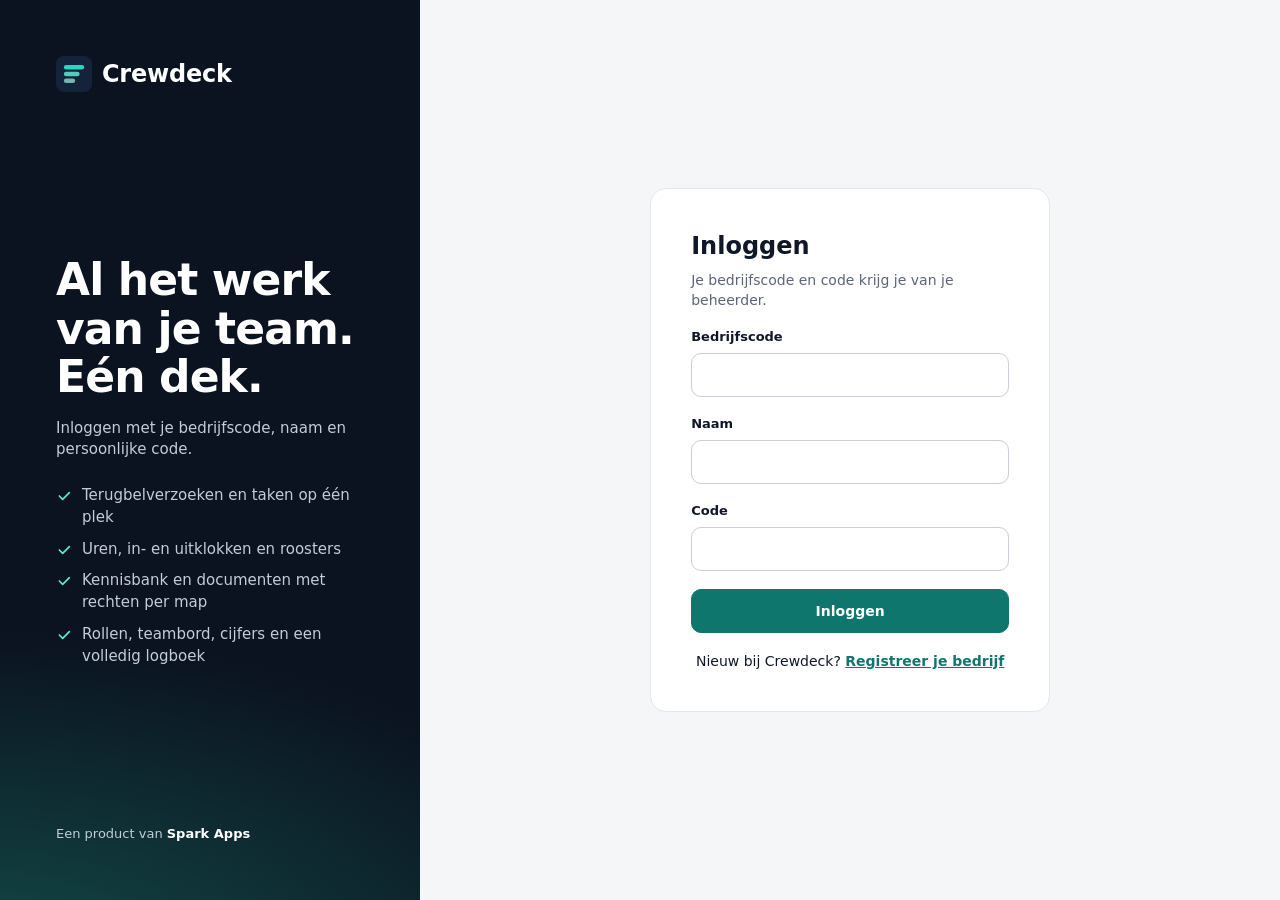
==== index.html @ c2f21b94 "Add files via upload" ====
<!doctype html>
<html lang="nl">
<head>
<meta charset="utf-8">
<meta name="viewport" content="width=device-width, initial-scale=1, viewport-fit=cover">
<meta name="theme-color" content="#0B1220">
<meta name="description" content="Crewdeck: terugbellen, taken, uren, kennisbank en documenten op één plek.">
<title>Crewdeck</title>
<link rel="icon" href="icon.svg" type="image/svg+xml">
<link rel="manifest" href="manifest.webmanifest">
<link rel="stylesheet" href="styles.css?v=2">
</head>
<body>
<div id="app" aria-live="polite"></div>
<div id="toast" role="status" aria-live="polite"></div>
<script src="config.js"></script>
<script src="vendor/supabase.js"></script>
<script src="app.js?v=2"></script>
</body>
</html>
---- styles.css ----
:root {
  --ink: #101828;
  --ink-2: #3D4659;
  --muted: #5B6478;
  --line: #E3E6EC;
  --line-2: #C9CEDA;
  --bg: #F5F6F8;
  --card: #FFFFFF;
  --navy: #0B1220;
  --navy-2: #1D2A3F;
  --nav-text: #C3CCDA;
  --accent: #0F766E;
  --accent-soft: #ECFDF8;
  --red: #B42318; --red-bg: #FEE4E2;
  --orange: #B54708; --orange-bg: #FEF0C7;
  --green: #067647; --green-bg: #DCFAE6;
  --blue: #1D4ED8; --blue-bg: #DBEAFE;
  --grey-bg: #EEF0F4;
}
* { box-sizing: border-box; }
html, body { margin: 0; }
body {
  font-family: Inter, "Segoe UI Variable", "Segoe UI", system-ui, -apple-system, Roboto, sans-serif;
  color: var(--ink); background: var(--bg); font-size: 15px; line-height: 1.45;
}
button, input, select, textarea { font: inherit; color: inherit; }
button { cursor: pointer; }
a { color: var(--accent); }
.sr-only { position: absolute; width: 1px; height: 1px; overflow: hidden; clip: rect(0 0 0 0); white-space: nowrap; }
:focus-visible { outline: 3px solid #14B8A6; outline-offset: 2px; }

/* ---------- inlog ---------- */
.login { min-height: 100vh; display: flex; flex-wrap: wrap; }
.login-brand {
  flex: 1 1 420px; background: var(--navy); color: #fff; padding: 56px;
  display: flex; flex-direction: column; justify-content: space-between; gap: 48px;
}
.brand-name { font-size: 22px; font-weight: 700; }
.brand-name span { font-weight: 400; color: var(--nav-text); }
.brand-sub { font-size: 13px; color: var(--nav-text); margin-top: 4px; }
.login-brand h1 { margin: 0 0 16px; font-size: 44px; line-height: 1.1; letter-spacing: -0.02em; max-width: 460px; }
.login-brand p { margin: 0; color: var(--nav-text); max-width: 460px; }
.spark { display: flex; align-items: center; gap: 10px; font-size: 13px; color: var(--nav-text); }
.spark strong { color: #fff; }
.login-main { flex: 999 1 520px; display: flex; align-items: center; justify-content: center; padding: 48px 24px; }
.login-card { width: 100%; max-width: 400px; background: var(--card); border: 1px solid var(--line); border-radius: 16px; padding: 40px; display: flex; flex-direction: column; gap: 18px; }
.login-card h2 { margin: 0; font-size: 24px; }
.hint-box { display: flex; align-items: center; gap: 8px; padding: 12px 14px; background: var(--bg); border-radius: 10px; font-size: 13px; color: var(--ink-2); }
@media (max-width: 700px) { .login-brand { padding: 32px 24px; } .login-brand h1 { font-size: 32px; } .login-card { padding: 28px; } }

/* ---------- layout ---------- */
.shell { min-height: 100vh; display: flex; flex-wrap: wrap; }
.nav { flex: 1 1 232px; max-width: 100%; background: var(--navy); color: #fff; padding: 28px 16px; display: flex; flex-direction: column; gap: 24px; }
.nav-brand { padding: 0 12px; }
.nav-brand .brand-name { font-size: 17px; }
.nav-brand .brand-sub { font-size: 12px; margin-top: 2px; }
.nav-links { display: flex; flex-direction: column; gap: 4px; }
.nav-links a { display: flex; align-items: center; justify-content: space-between; min-height: 44px; padding: 0 12px; border-radius: 8px; color: var(--nav-text); text-decoration: none; font-size: 14px; }
.nav-links a:hover { background: #162236; color: #fff; }
.nav-links a.active { background: var(--navy-2); color: #fff; font-weight: 600; }
.nav-count { font-size: 12px; color: #fff; padding: 2px 8px; border-radius: 99px; }
.nav-links a.active .nav-count { background: var(--accent); }
.nav-user { margin-top: auto; padding: 0 12px; display: flex; flex-direction: column; gap: 12px; }
.nav-user-row { display: flex; align-items: center; gap: 10px; }
.nav-user-row small { display: block; font-size: 12px; color: var(--nav-text); }
.avatar { width: 34px; height: 34px; border-radius: 99px; background: #3B4563; color: #fff; display: inline-flex; align-items: center; justify-content: center; font-size: 12px; font-weight: 600; flex: none; }
.avatar.sm { width: 28px; height: 28px; font-size: 11px; border: 2px solid #fff; margin-right: -6px; }
.link-btn { background: none; border: 0; color: var(--nav-text); text-align: left; padding: 8px 0; font-size: 13px; text-decoration: underline; }
.main { flex: 999 1 560px; min-width: 0; padding: 32px; display: flex; flex-direction: column; gap: 22px; }
@media (max-width: 700px) { .main { padding: 20px 16px; } .nav { padding: 16px; } .nav-links { flex-direction: row; flex-wrap: wrap; } .nav-user { margin-top: 0; } }

.page-head { display: flex; flex-wrap: wrap; align-items: center; justify-content: space-between; gap: 16px; }
.page-head h1 { margin: 0; font-size: 28px; letter-spacing: -0.01em; }
.page-head p { margin: 4px 0 0; color: var(--muted); font-size: 14px; }
.actions { display: flex; flex-wrap: wrap; gap: 10px; }

/* ---------- knoppen ---------- */
.btn { display: inline-flex; align-items: center; justify-content: center; gap: 8px; min-height: 44px; padding: 0 18px; border-radius: 10px; border: 1px solid var(--line-2); background: #fff; color: var(--ink); font-size: 14px; font-weight: 600; text-decoration: none; }
.btn:hover { background: #F9FAFB; }
.btn.primary { background: var(--accent); border-color: var(--accent); color: #fff; }
.btn.primary:hover { background: #115E59; border-color: #115E59; }
.btn.dark { background: var(--ink); border-color: var(--ink); color: #fff; }
.btn.green { background: var(--green); border-color: var(--green); color: #fff; }
.btn.ghost { border-color: transparent; background: var(--bg); }
.btn.small { min-height: 38px; padding: 0 12px; font-size: 13px; }
.btn.on { border: 2px solid var(--accent); background: var(--accent-soft); }
.btn:disabled { opacity: .55; cursor: not-allowed; }
.icon-btn { width: 44px; height: 44px; border: 0; border-radius: 10px; background: var(--bg); display: inline-flex; align-items: center; justify-content: center; flex: none; }

.seg { display: inline-flex; align-self: flex-start; padding: 4px; gap: 4px; background: #E8EAEF; border-radius: 12px; flex-wrap: wrap; }
.seg button { min-height: 40px; padding: 0 16px; border-radius: 9px; border: 0; background: transparent; color: var(--ink-2); font-size: 14px; }
.seg button.on { background: #fff; color: var(--ink); font-weight: 600; box-shadow: 0 1px 2px rgba(18,24,43,.12); }
.seg .cnt { font-size: 12px; color: var(--muted); margin-left: 4px; }

.chips { display: flex; flex-wrap: wrap; gap: 8px; align-items: center; }
.chip { min-height: 40px; padding: 0 14px; border-radius: 99px; border: 1px solid var(--line-2); background: #fff; font-size: 13px; }
.chip.on { background: var(--ink); border-color: var(--ink); color: #fff; font-weight: 600; }
.person-chip { display: inline-flex; align-items: center; gap: 8px; min-height: 44px; padding: 0 14px 0 8px; border-radius: 99px; border: 1px solid var(--line-2); background: #fff; font-size: 14px; }
.person-chip.on { border: 2px solid var(--accent); background: var(--accent-soft); font-weight: 600; }
.person-chip .avatar { width: 26px; height: 26px; font-size: 10px; }

/* ---------- kaarten ---------- */
.card { background: var(--card); border: 1px solid var(--line); border-radius: 16px; padding: 24px; }
.stats { display: grid; grid-template-columns: repeat(4, minmax(0, 1fr)); gap: 12px; }
.stat { background: #fff; border: 1px solid var(--line); border-radius: 12px; padding: 14px 16px; }
.stat span { display: block; font-size: 12px; color: var(--muted); }
.stat strong { font-size: 26px; }
@media (max-width: 700px) { .stats { grid-template-columns: repeat(2, minmax(0, 1fr)); } }

.split { display: flex; flex-wrap: wrap; gap: 24px; align-items: flex-start; }
.split > .list { flex: 1 1 400px; min-width: 0; display: flex; flex-direction: column; gap: 10px; }
.split > .detail { flex: 1 1 360px; min-width: 0; position: sticky; top: 16px; }
@media (max-width: 900px) { .split > .detail { position: static; } }

.item { width: 100%; text-align: left; background: #fff; border: 1px solid var(--line); border-radius: 12px; padding: 16px; display: flex; flex-direction: column; gap: 6px; }
.item:hover { border-color: var(--line-2); }
.item.sel { border: 2px solid var(--accent); padding: 15px; }
.item-top { display: flex; justify-content: space-between; gap: 12px; align-items: center; flex-wrap: wrap; }
.item-title { font-size: 16px; font-weight: 600; }
.item-sub { font-size: 13px; color: var(--ink-2); }
.item-meta { font-size: 12px; color: var(--muted); }

.badge { font-size: 12px; font-weight: 600; padding: 3px 8px; border-radius: 6px; white-space: nowrap; background: var(--grey-bg); color: var(--ink-2); }
.badge.red { background: var(--red-bg); color: var(--red); }
.badge.orange { background: var(--orange-bg); color: var(--orange); }
.badge.green { background: var(--green-bg); color: var(--green); }
.badge.blue { background: var(--blue-bg); color: var(--blue); }
.badge.dark { background: var(--ink); color: #fff; }

.empty { padding: 28px; text-align: center; color: var(--muted); background: #fff; border: 1px dashed var(--line-2); border-radius: 12px; font-size: 14px; }

.dl { display: grid; grid-template-columns: repeat(2, minmax(0, 1fr)); gap: 14px 16px; margin: 0; }
.dl dt { font-size: 12px; color: var(--muted); }
.dl dd { margin: 2px 0 0; font-weight: 600; word-break: break-word; }
.dl .full { grid-column: 1 / -1; }
.dl .full dd { font-weight: 400; white-space: pre-wrap; }
.attempts { display: flex; flex-direction: column; gap: 6px; font-size: 13px; color: var(--ink-2); }
.attempts div { display: flex; gap: 10px; }
.attempts time { color: var(--muted); flex: none; min-width: 92px; }
.detail-section { display: flex; flex-direction: column; gap: 8px; padding-top: 16px; border-top: 1px solid var(--line); }
.row { display: flex; gap: 8px; flex-wrap: wrap; }
.row > select, .row > input { flex: 1 1 160px; min-width: 0; }
.grid2 { display: grid; grid-template-columns: repeat(2, minmax(0, 1fr)); gap: 10px; }

/* ---------- formulieren ---------- */
.form { width: 100%; max-width: 760px; display: flex; flex-direction: column; gap: 22px; }
.field { display: flex; flex-direction: column; gap: 6px; }
.field label, .legend { font-size: 13px; font-weight: 600; }
.legend small { font-weight: 400; color: var(--muted); }
.input, select.input, textarea.input { min-height: 44px; border: 1px solid var(--line-2); border-radius: 10px; padding: 0 12px; background: #fff; font-size: 14px; width: 100%; }
textarea.input { padding: 12px; resize: vertical; min-height: 84px; }
.input.bad { border: 2px solid var(--red); background: #FFFBFA; }
.err-text { font-size: 12px; color: var(--red); }
.fields2 { display: grid; grid-template-columns: repeat(2, minmax(0, 1fr)); gap: 16px; }
.fields3 { display: grid; grid-template-columns: repeat(3, minmax(0, 1fr)); gap: 16px; }
.span2 { grid-column: 1 / -1; }
@media (max-width: 640px) { .fields2, .fields3, .grid2, .dl { grid-template-columns: minmax(0, 1fr); } }
.box { padding: 16px; border: 1px solid var(--line); border-radius: 12px; background: #F9FAFB; display: flex; flex-direction: column; gap: 12px; }
.box.bad { border: 2px solid var(--red); }
.mode-choice { display: grid; grid-template-columns: repeat(2, minmax(0, 1fr)); gap: 8px; }
.mode-choice button { display: flex; flex-direction: column; align-items: flex-start; gap: 4px; text-align: left; padding: 12px 14px; border-radius: 10px; border: 1px solid var(--line-2); background: #fff; }
.mode-choice button.on { border: 2px solid var(--accent); background: var(--accent-soft); }
.mode-choice small { color: var(--muted); font-size: 12px; }
.form-foot { display: flex; flex-wrap: wrap; justify-content: flex-end; gap: 10px; }

.alert { display: flex; gap: 12px; align-items: flex-start; padding: 14px 16px; border-radius: 12px; font-size: 14px; }
.alert.error { background: #FEF3F2; border: 1px solid #FDA29B; color: #912018; }
.alert.ok { background: #ECFDF3; border: 1px solid #75E0A7; color: #085D3A; align-items: center; }
.alert.info { background: var(--accent-soft); border: 1px solid #5EEAD4; color: #134E4A; }
.alert strong { display: block; }
.code-big { font-size: 28px; font-weight: 700; letter-spacing: .2em; font-variant-numeric: tabular-nums; }

/* ---------- taken ---------- */
.task { background: #fff; border: 1px solid var(--line); border-radius: 12px; padding: 14px 16px; display: flex; gap: 14px; align-items: flex-start; }
.task input[type=checkbox] { width: 22px; height: 22px; margin: 2px 0 0; flex: none; accent-color: var(--green); }
.task-body { flex: 1; min-width: 0; display: flex; flex-direction: column; gap: 6px; }
.task.done { align-items: center; flex-wrap: wrap; }
.task.done .item-title { color: var(--muted); text-decoration: line-through; font-weight: 500; font-size: 15px; }
.task.archived { background: #F9FAFB; border-style: dashed; align-items: center; flex-wrap: wrap; }
.people { display: flex; align-items: center; }
.section-title { display: flex; justify-content: space-between; align-items: center; flex-wrap: wrap; gap: 8px; }
.section-title h2 { margin: 0; font-size: 15px; color: var(--ink-2); }
.stack { display: flex; flex-direction: column; gap: 10px; max-width: 920px; }
.search { display: flex; align-items: center; gap: 10px; min-height: 48px; border: 2px solid var(--accent); border-radius: 12px; padding: 0 14px; background: #fff; }
.search input { flex: 1; min-width: 0; border: 0; outline: none; font-size: 15px; background: transparent; min-height: 44px; }
.result { display: flex; flex-wrap: wrap; gap: 12px; align-items: center; justify-content: space-between; padding: 12px 14px; border-radius: 12px; background: #F9FAFB; border: 1px solid var(--line); }

/* ---------- tabel ---------- */
.table-wrap { overflow-x: auto; background: #fff; border: 1px solid var(--line); border-radius: 16px; }
table { width: 100%; border-collapse: collapse; min-width: 460px; font-size: 14px; }
th { text-align: left; font-size: 12px; color: var(--muted); font-weight: 600; padding: 14px 20px; border-bottom: 1px solid var(--line); }
td { padding: 0; border-bottom: 1px solid var(--line); }
tr:last-child td { border-bottom: 0; }
td button.rowbtn { width: 100%; min-height: 52px; padding: 14px 20px; border: 0; background: transparent; text-align: left; font-size: 14px; }
tr.sel td { background: var(--accent-soft); }
tr.admin td { background: #F0FDFA; }
.check { display: flex; align-items: center; gap: 10px; min-height: 40px; font-size: 14px; }
.check input { width: 18px; height: 18px; accent-color: var(--ink); }
.muted { color: var(--muted); }
.small { font-size: 12px; }

#toast { position: fixed; left: 50%; bottom: 24px; transform: translateX(-50%) translateY(20px); background: var(--ink); color: #fff; padding: 12px 18px; border-radius: 10px; font-size: 14px; opacity: 0; pointer-events: none; transition: .2s; max-width: calc(100% - 32px); }
#toast.show { opacity: 1; transform: translateX(-50%); }
#toast.error { background: var(--red); }

/* ---------- uitbreidingen ---------- */
.nav-sep { font-size: 11px; text-transform: uppercase; letter-spacing: .08em; color: #AEB5C6; padding: 14px 12px 4px; }
.link-btn { display: inline-flex; align-items: center; gap: 6px; }
.main.wide { max-width: none; }
.search.soft { border: 1px solid var(--line-2); max-width: 920px; }
.search.soft:focus-within { border: 2px solid var(--accent); }
.icon-btn.small { width: 36px; height: 36px; }
.btn.danger { border-color: #FDA29B; color: var(--red); background: #fff; }
.btn.danger:hover { background: #FEF3F2; }
.alert.warn { background: #FFFAEB; border: 1px solid #FEC84B; color: #7A2E0E; }
.repeat { display: inline-flex; align-items: center; gap: 3px; color: var(--ink-2); font-weight: 600; }
.chip.quick { min-height: 34px; font-size: 12px; padding: 0 10px; }
.chip.quick:hover { border-color: var(--ink-2); }

.board { display: flex; gap: 14px; overflow-x: auto; padding-bottom: 8px; align-items: flex-start; }
.col { flex: 0 0 280px; background: #ECEEF2; border-radius: 14px; padding: 10px; display: flex; flex-direction: column; gap: 8px; border: 2px solid transparent; min-height: 200px; }
.col.over { border-color: var(--accent); background: var(--accent-soft); }
.col-head { display: flex; gap: 10px; align-items: center; padding: 4px 4px 6px; }
.col-head strong { display: block; font-size: 14px; white-space: nowrap; overflow: hidden; text-overflow: ellipsis; }
.col-head small { display: block; font-size: 12px; color: var(--muted); }
.col-body { display: flex; flex-direction: column; gap: 8px; }
.mini { background: #fff; border: 1px solid var(--line); border-radius: 10px; padding: 10px 12px; display: flex; flex-direction: column; gap: 4px; cursor: grab; font-size: 14px; }
.mini:hover { border-color: var(--line-2); }
.mini.dragging { opacity: .45; }
.col-tasks { display: flex; flex-direction: column; gap: 6px; padding: 8px 4px 2px; border-top: 1px dashed var(--line-2); margin-top: 4px; }
.mini-task { display: flex; justify-content: space-between; gap: 8px; align-items: center; font-size: 13px; background: rgba(255,255,255,.6); border-radius: 8px; padding: 6px 8px; }
.mini-task .badge { font-size: 11px; }

.chart { display: flex; align-items: flex-end; gap: 4px; height: 180px; padding-top: 8px; overflow-x: auto; }
.bar-group { flex: 1 0 14px; display: flex; flex-direction: column; align-items: center; gap: 6px; height: 100%; min-width: 14px; }
.bars { flex: 1; width: 100%; display: flex; align-items: flex-end; justify-content: center; gap: 2px; }
.bar { width: 45%; max-width: 16px; min-height: 2px; border-radius: 3px 3px 0 0; }
.bar.blue, .dot.blue { background: #2563EB; }
.bar.green, .dot.green { background: #16A34A; }
.bar-label { font-size: 10px; color: var(--muted); white-space: nowrap; height: 12px; }
.legend-row { display: inline-flex; align-items: center; gap: 6px; font-size: 12px; color: var(--muted); }
.dot { display: inline-block; width: 10px; height: 10px; border-radius: 3px; margin-left: 8px; }
.hbar { display: grid; grid-template-columns: 120px 1fr 32px; gap: 10px; align-items: center; font-size: 13px; padding: 6px 0; }
.hbar-track { height: 10px; background: var(--grey-bg); border-radius: 99px; overflow: hidden; }
.hbar-track span { display: block; height: 100%; background: var(--accent); border-radius: 99px; }
td.pad { padding: 12px 14px; }

.log-day { font-size: 12px; font-weight: 700; color: var(--muted); padding: 14px 20px 6px; text-transform: uppercase; letter-spacing: .05em; }
.log-row { display: grid; grid-template-columns: 48px 118px 1fr auto; gap: 12px; align-items: center; padding: 8px 20px; border-top: 1px solid var(--line); font-size: 14px; }
.log-row time { color: var(--muted); font-variant-numeric: tabular-nums; font-size: 13px; }
.log-row .badge { justify-self: start; }
.log-text { min-width: 0; word-break: break-word; }
@media (max-width: 640px) { .log-row { grid-template-columns: 44px 1fr; } .log-row .badge { grid-column: 2; } .log-row .log-text, .log-row > .small { grid-column: 2; } }


/* ---------- Crewdeck ---------- */
.logo { display: inline-flex; align-items: center; gap: 10px; font-weight: 750; letter-spacing: -0.01em; }
.logo svg { flex: none; }
.nav-brand .logo { font-size: 18px; }
.nav-org { font-size: 12px; color: var(--nav-text); margin-top: 6px; white-space: nowrap; overflow: hidden; text-overflow: ellipsis; }
.nav-links a.soon { color: #7D8BA1; cursor: default; }
.nav-links a.soon:hover { background: transparent; color: #7D8BA1; }
.soon-tag { font-size: 10px; text-transform: uppercase; letter-spacing: .06em; border: 1px solid #3A4A63; border-radius: 99px; padding: 1px 7px; }
.login-brand { background: radial-gradient(1200px 600px at -10% 110%, #134E4A 0%, transparent 60%), var(--navy); }
.login-brand .logo { font-size: 24px; }
.login-card .switch { font-size: 14px; text-align: center; margin: 0; }
.login-card .switch a, .link { color: var(--accent); font-weight: 600; }
.feature-list { display: grid; gap: 10px; margin: 24px 0 0; padding: 0; list-style: none; color: var(--nav-text); font-size: 15px; }
.feature-list li { display: flex; gap: 10px; align-items: flex-start; }
.feature-list svg { flex: none; margin-top: 3px; }
.honeypot { position: absolute; left: -9999px; width: 1px; height: 1px; overflow: hidden; }
.hello { display: flex; flex-direction: column; gap: 4px; }
.cards { display: grid; grid-template-columns: repeat(auto-fit, minmax(260px, 1fr)); gap: 16px; }
.card h2 { margin: 0 0 12px; font-size: 16px; }
.card .more { font-size: 14px; font-weight: 600; color: var(--accent); text-decoration: none; }
.mini-list { display: flex; flex-direction: column; gap: 8px; }
.mini-row { display: flex; justify-content: space-between; gap: 10px; align-items: center; font-size: 14px; padding: 8px 10px; border-radius: 8px; background: #F8FAFC; text-decoration: none; color: inherit; }
.mini-row:hover { background: #F1F5F9; }
.perm-group { border: 1px solid var(--line); border-radius: 12px; padding: 12px 14px; display: flex; flex-direction: column; gap: 2px; }
.perm-group h3 { margin: 0 0 4px; font-size: 13px; color: var(--ink-2); }
.perm-grid { display: grid; grid-template-columns: repeat(auto-fit, minmax(240px, 1fr)); gap: 12px; }
.role-list { display: flex; flex-direction: column; gap: 8px; }
.role-item { width: 100%; text-align: left; background: #fff; border: 1px solid var(--line); border-radius: 12px; padding: 12px 14px; display: flex; justify-content: space-between; gap: 10px; align-items: center; }
.role-item.sel { border: 2px solid var(--accent); padding: 11px 13px; }
.role-item small { display: block; color: var(--muted); font-size: 12px; }
.kv { display: grid; grid-template-columns: 160px 1fr; gap: 8px 16px; font-size: 14px; }
.kv dt { color: var(--muted); }
.kv dd { margin: 0; font-weight: 600; }
.code-input { letter-spacing: .2em; }
.tabs-inline { display: flex; gap: 6px; flex-wrap: wrap; }
.empty-state { text-align: center; padding: 40px 20px; color: var(--muted); }
.empty-state strong { display: block; color: var(--ink); font-size: 16px; margin-bottom: 4px; }
@media (max-width: 640px) { .kv { grid-template-columns: 1fr; } }

.nav-top { display: flex; align-items: flex-start; justify-content: space-between; gap: 12px; }
.menu-btn { display: none; min-height: 40px; padding: 0 14px; border-radius: 10px; border: 1px solid #2B3A52; background: transparent; color: #fff; font-size: 14px; font-weight: 600; align-items: center; gap: 8px; }
@media (max-width: 700px) {
  .nav { position: sticky; top: 0; z-index: 30; gap: 12px; }
  .menu-btn { display: inline-flex; }
  .nav:not(.open) .nav-links, .nav:not(.open) .nav-user { display: none; }
  .nav.open .nav-links { flex-direction: column; flex-wrap: nowrap; }
  .nav-top .nav-org { margin-top: 2px; }
}

/* ---------- menu in groepen ---------- */
.nav-links { gap: 6px; }
.nav-group { display: flex; flex-direction: column; }
.nav-group-btn { display: flex; align-items: center; justify-content: space-between; gap: 8px; width: 100%; min-height: 36px; padding: 0 12px; border: 0; border-radius: 8px; background: transparent;
  color: #AEB5C6; font-size: 11px; font-weight: 700; text-transform: uppercase; letter-spacing: .08em; }
.nav-group-btn:hover { color: #fff; background: #131E30; }
.nav-group-btn[data-locked] { cursor: default; }
.nav-group-btn[data-locked]:hover { background: transparent; color: #AEB5C6; }
.nav-group-end { display: inline-flex; align-items: center; gap: 8px; }
.nav-group-btn .chev { transition: transform .15s; transform: rotate(-90deg); }
.nav-group.open .nav-group-btn .chev { transform: none; }
.nav-group-btn[data-locked] .chev { opacity: .35; }
.nav-group-items { display: none; flex-direction: column; gap: 2px; padding-bottom: 6px; }
.nav-group.open .nav-group-items { display: flex; }
.nav-label { display: inline-flex; align-items: center; gap: 10px; min-width: 0; }
.nav-label svg { flex: none; opacity: .8; }
.nav-links a.active .nav-label svg { opacity: 1; color: #5EEAD4; }
.nav-group-btn .nav-count { text-transform: none; letter-spacing: 0; background: #22324B; }
.live-dot { width: 9px; height: 9px; border-radius: 99px; background: #22C55E; box-shadow: 0 0 0 3px rgba(34,197,94,.25); flex: none; display: inline-block; }
.nav-clock { display: flex; align-items: center; gap: 8px; font-size: 13px; color: #fff; text-decoration: none; padding: 8px 10px; border-radius: 8px; background: #14301F; border: 1px solid #1F5133; }
.nav-clock:hover { background: #183B26; }

/* ---------- uren ---------- */
.weeknav { display: flex; align-items: center; gap: 8px; flex-wrap: wrap; }
.weeknav strong { min-width: 190px; text-align: center; font-size: 15px; }
.weeknav .icon-btn { background: #fff; border: 1px solid var(--line-2); }
.clock { display: flex; align-items: center; justify-content: space-between; gap: 16px; flex-wrap: wrap; padding: 18px 24px; }
.clock.on { border: 2px solid #75E0A7; background: #F6FEF9; padding: 17px 23px; }
.clock-text { display: flex; flex-direction: column; gap: 2px; }
.clock-text .small { display: inline-flex; align-items: center; gap: 8px; color: var(--green); font-weight: 600; }
.clock-text strong { font-size: 30px; font-variant-numeric: tabular-nums; letter-spacing: -0.01em; }
.clock:not(.on) .clock-text strong { font-size: 20px; }
.clock-mini { display: flex; align-items: center; gap: 8px; font-size: 14px; margin-bottom: 10px; color: var(--green); }
.progress { height: 8px; background: var(--grey-bg); border-radius: 99px; overflow: hidden; margin-top: -10px; }
.progress span { display: block; height: 100%; background: var(--accent); border-radius: 99px; }
.days { display: flex; flex-direction: column; gap: 10px; }
.day { background: #fff; border: 1px solid var(--line); border-radius: 12px; padding: 12px 16px; display: flex; flex-direction: column; gap: 8px; }
.day.today { border-color: #93C5FD; box-shadow: inset 3px 0 0 #2563EB; }
.day-head { display: flex; justify-content: space-between; align-items: center; gap: 12px; }
.day-name { display: flex; align-items: center; gap: 8px; flex-wrap: wrap; }
.day-total { font-weight: 700; font-variant-numeric: tabular-nums; }
.entry { display: flex; flex-wrap: wrap; justify-content: space-between; align-items: center; gap: 8px 14px; padding: 8px 10px; background: #F8FAFC; border-radius: 8px; }
.entry.bad { background: #FEF3F2; }
.entry-main { display: flex; flex-wrap: wrap; align-items: baseline; gap: 4px 14px; min-width: 0; }
.entry-time { font-weight: 600; font-variant-numeric: tabular-nums; }
.entry-note { color: var(--ink-2); }
.entry-side { display: flex; align-items: center; gap: 8px; font-variant-numeric: tabular-nums; }
.entry-reason { flex-basis: 100%; font-size: 13px; color: var(--red); }
.entry-form { display: flex; flex-direction: column; gap: 12px; padding: 14px; border: 2px solid var(--accent); border-radius: 10px; background: var(--accent-soft); }
.fields4 { display: grid; grid-template-columns: repeat(4, minmax(0, 1fr)); gap: 12px; }
@media (max-width: 760px) { .fields4 { grid-template-columns: repeat(2, minmax(0, 1fr)); } }
.add-line { align-self: flex-start; display: inline-flex; align-items: center; gap: 6px; min-height: 36px; padding: 0 10px; border: 1px dashed var(--line-2); border-radius: 8px; background: transparent; color: var(--ink-2); font-size: 13px; font-weight: 600; }
.add-line:hover { border-color: var(--accent); color: var(--accent); }
.submit-bar { display: flex; align-items: center; justify-content: space-between; gap: 16px; flex-wrap: wrap; border: 2px solid #5EEAD4; background: var(--accent-soft); }

table.roster { min-width: 900px; }
table.roster th.is-today, table.roster td.is-today { background: #F0F7FF; }
table.roster tr.me td { background: #F7FEFC; }
td.rc { padding: 6px; vertical-align: top; min-width: 100px; }
td.rc { position: relative; }
.shift { display: flex; flex-direction: column; width: 100%; text-align: left; margin-bottom: 4px; padding: 5px 8px; border-radius: 7px; border: 1px solid #99F6E4; background: #ECFDF8; color: #134E4A; font-size: 13px; font-weight: 600; font-variant-numeric: tabular-nums; }
button.shift:hover { border-color: var(--accent); }
.shift small { font-weight: 400; font-size: 11px; color: #2F6F69; white-space: nowrap; overflow: hidden; text-overflow: ellipsis; }
.cell-add { width: 100%; min-height: 30px; border: 1px dashed var(--line-2); border-radius: 7px; background: transparent; color: var(--muted); font-size: 16px; line-height: 1; opacity: .55; }
.cell-add:hover, .cell-add:focus-visible { opacity: 1; border-color: var(--accent); color: var(--accent); }

.approve .table-wrap table { min-width: 560px; }
.approve input[type=checkbox] { width: 18px; height: 18px; accent-color: var(--accent); }
.reject-box { margin-top: 12px; padding: 14px; border-radius: 10px; background: #FEF3F2; border: 1px solid #FDA29B; display: flex; flex-direction: column; gap: 10px; }

/* ---------- kennisbank ---------- */
.card .kb-title, .kb-title { margin: 8px 0 4px; font-size: 24px; letter-spacing: -0.01em; }
.prose { font-size: 15px; line-height: 1.6; color: var(--ink); }
.prose h2 { font-size: 19px; margin: 18px 0 6px; }
.prose h3 { font-size: 16px; margin: 16px 0 4px; }
.prose h4 { font-size: 15px; margin: 14px 0 4px; }
.prose p { margin: 0 0 10px; }
.prose ul, .prose ol { margin: 0 0 10px; padding-left: 22px; }
.prose li { margin: 2px 0; }
.prose > :first-child { margin-top: 0; }
.item-title svg { color: var(--accent); }

/* ---------- documenten ---------- */
.crumbs { font-size: 13px; color: var(--muted); margin-bottom: 2px; }
.crumbs a { color: var(--accent); font-weight: 600; text-decoration: none; }
.upload-btn { position: relative; }
.upload-btn:focus-within { outline: 3px solid #14B8A6; outline-offset: 2px; }
.folders { display: grid; grid-template-columns: repeat(auto-fill, minmax(240px, 1fr)); gap: 12px; }
.folder { display: flex; align-items: center; gap: 12px; text-align: left; padding: 16px; border-radius: 12px; border: 1px solid var(--line); background: #fff; }
.folder:hover { border-color: var(--accent); }
.folder svg { color: var(--accent); flex: none; }
.folder small { display: block; color: var(--muted); font-size: 12px; margin-top: 2px; }
.doc-list { display: flex; flex-direction: column; background: #fff; border: 1px solid var(--line); border-radius: 12px; }
.doc { display: flex; align-items: center; gap: 14px; padding: 12px 16px; border-top: 1px solid var(--line); flex-wrap: wrap; }
.doc:first-child { border-top: 0; }
.doc-ext { flex: none; width: 46px; height: 46px; border-radius: 10px; background: var(--grey-bg); color: var(--ink-2); font-size: 11px; font-weight: 700; display: inline-flex; align-items: center; justify-content: center; letter-spacing: .04em; }
.doc-main { flex: 1 1 220px; min-width: 0; display: flex; flex-direction: column; gap: 2px; }
.doc-main strong { word-break: break-word; }
.doc-act { display: flex; gap: 8px; align-items: center; }
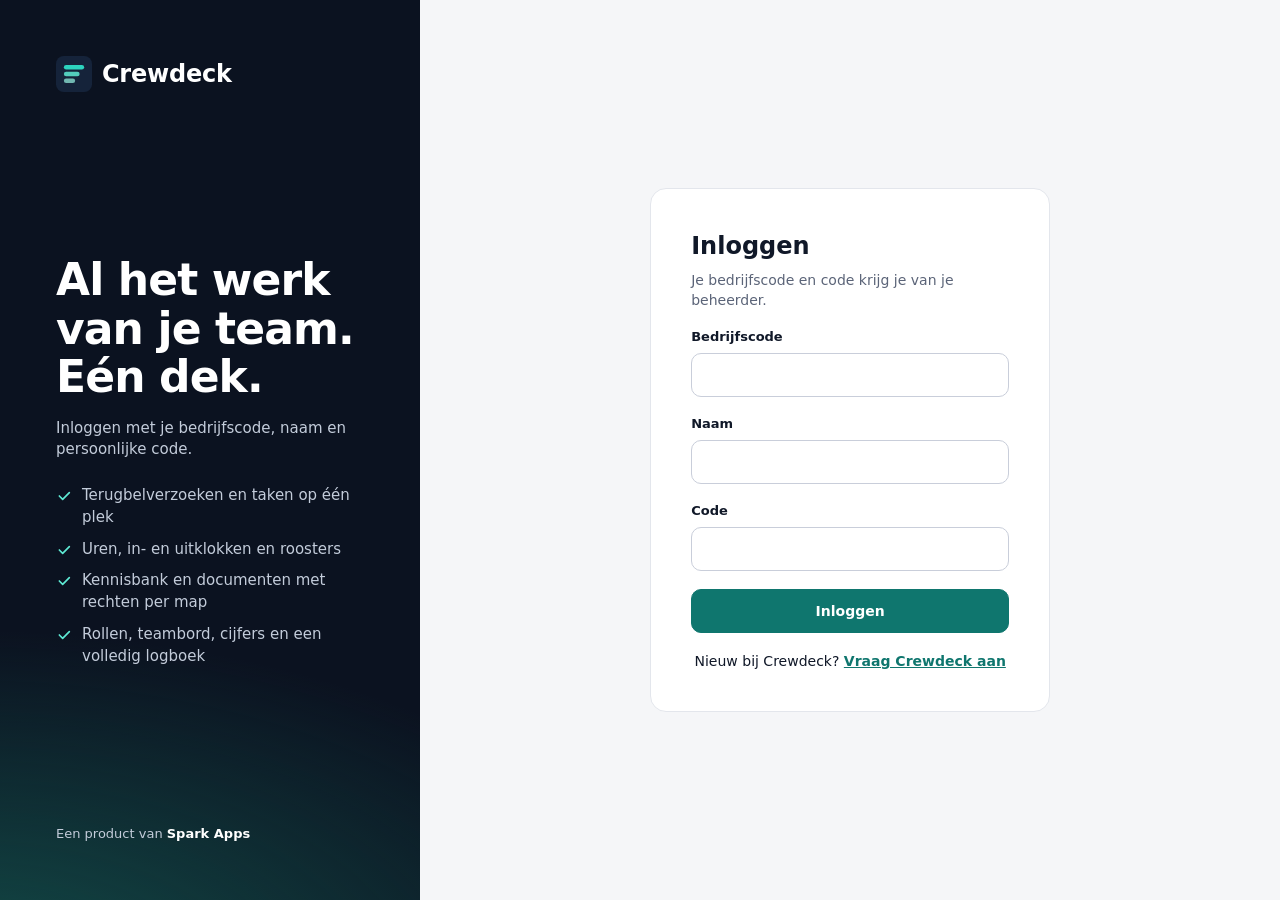
==== commit 6bbb6bc8: "Add files via upload" ====
--- a/index.html
+++ b/index.html
@@ -8,13 +8,14 @@
 <title>Crewdeck</title>
 <link rel="icon" href="icon.svg" type="image/svg+xml">
 <link rel="manifest" href="manifest.webmanifest">
-<link rel="stylesheet" href="styles.css?v=2">
+<link rel="stylesheet" href="styles.css?v=8">
 </head>
 <body>
 <div id="app" aria-live="polite"></div>
 <div id="toast" role="status" aria-live="polite"></div>
 <script src="config.js"></script>
 <script src="vendor/supabase.js"></script>
-<script src="app.js?v=2"></script>
+<script src="app.js?v=8"></script>
+<script src="mobile.js?v=8"></script>
 </body>
 </html>
--- a/styles.css
+++ b/styles.css
@@ -401,3 +401,272 @@
 .doc-main { flex: 1 1 220px; min-width: 0; display: flex; flex-direction: column; gap: 2px; }
 .doc-main strong { word-break: break-word; }
 .doc-act { display: flex; gap: 8px; align-items: center; }
+
+/* ---------- uit dienst ---------- */
+.reason-grid { border: 0; padding: 0; margin: 0; display: grid; grid-template-columns: repeat(auto-fit, minmax(180px, 1fr)); gap: 8px; }
+.reason-grid .legend { margin-bottom: 6px; grid-column: 1 / -1; padding: 0; }
+.reason { display: flex; align-items: flex-start; gap: 10px; min-height: 44px; padding: 11px 14px; border: 1px solid var(--line-2); border-radius: 10px; background: #fff; font-size: 14px; cursor: pointer; }
+.reason.on { border: 2px solid var(--accent); background: var(--accent-soft); padding: 10px 13px; font-weight: 600; }
+.reason.disabled { cursor: default; opacity: .7; }
+.reason input { margin: 3px 0 0; accent-color: var(--accent); flex: none; }
+.reason small { display: block; font-weight: 400; color: var(--muted); font-size: 12px; margin-top: 2px; }
+.src-tag { font-size: 11px; font-weight: 600; padding: 1px 7px; border-radius: 99px; background: #E0F2FE; color: #075985; }
+.src-tag.soft { background: var(--grey-bg); color: var(--ink-2); }
+
+/* ---------- prikklok-scherm ---------- */
+.kiosk { min-height: 100vh; display: flex; flex-direction: column; background: radial-gradient(1400px 700px at 110% -10%, #134E4A 0%, transparent 55%), var(--navy); color: #fff; }
+.kiosk-head { display: flex; justify-content: space-between; align-items: center; gap: 16px; padding: 24px 32px; flex-wrap: wrap; }
+.kiosk-head .logo { font-size: 22px; }
+.kiosk-org { font-size: 14px; color: var(--nav-text); margin-top: 4px; }
+.kiosk-clock { text-align: right; }
+.kiosk-clock strong { display: block; font-size: 44px; line-height: 1; font-variant-numeric: tabular-nums; letter-spacing: -0.02em; }
+.kiosk-clock span { color: var(--nav-text); font-size: 15px; }
+.kiosk-main { flex: 1; display: flex; justify-content: center; padding: 8px 24px 24px; }
+.kiosk-foot { text-align: center; color: #8592A8; font-size: 13px; padding: 14px 24px 22px; }
+.kiosk-list { width: 100%; max-width: 1200px; display: flex; flex-direction: column; gap: 18px; }
+.kiosk-bar { display: flex; align-items: center; gap: 14px; flex-wrap: wrap; }
+.kiosk-bar h1 { margin: 0; font-size: 28px; }
+.kiosk-bar .input { flex: 0 1 320px; margin-left: auto; min-height: 52px; font-size: 17px; background: #fff; color: var(--ink); }
+.kiosk-grid { display: grid; grid-template-columns: repeat(auto-fill, minmax(190px, 1fr)); gap: 14px; }
+.kiosk-person { display: flex; flex-direction: column; align-items: center; gap: 8px; padding: 22px 14px; border-radius: 18px; border: 1px solid #263552; background: #111B2E; color: #fff; text-align: center; min-height: 170px; justify-content: center; }
+.kiosk-person:hover, .kiosk-person:focus-visible { border-color: #2DD4BF; background: #14223A; }
+.kiosk-person.in { border-color: #1F7A4C; background: #0F2A21; }
+.kiosk-person strong { font-size: 17px; }
+.kiosk-person small { display: inline-flex; align-items: center; gap: 6px; color: var(--nav-text); font-size: 13px; }
+.avatar.lg { width: 64px; height: 64px; font-size: 22px; }
+.avatar.xl { width: 76px; height: 76px; font-size: 26px; }
+.kiosk-pad { width: 100%; max-width: 440px; display: flex; flex-direction: column; gap: 16px; align-items: stretch; }
+.kiosk-pad > .btn.ghost { align-self: flex-start; background: #1A2740; color: #fff; }
+.kiosk-who { display: flex; align-items: center; gap: 16px; }
+.kiosk-who h1 { margin: 0; font-size: 28px; }
+.kiosk-who p { margin: 4px 0 0; color: var(--nav-text); }
+.kiosk-label { font-size: 15px; color: var(--nav-text); margin-top: 6px; }
+.kiosk-dots { min-height: 64px; display: flex; align-items: center; justify-content: center; gap: 14px; border-radius: 14px; background: #0E1729; border: 2px solid #263552; }
+.kiosk-dots span { width: 16px; height: 16px; border-radius: 99px; background: #fff; }
+.kiosk-dots em { font-style: normal; color: #3A4A63; letter-spacing: .3em; font-size: 22px; }
+.kiosk-dots.bad { border-color: #F97066; }
+.kiosk-err { margin: -6px 0 0; color: #FDA29B; font-weight: 600; text-align: center; }
+.keypad { display: grid; grid-template-columns: repeat(3, 1fr); gap: 12px; }
+.keypad button { min-height: 74px; border-radius: 16px; border: 1px solid #263552; background: #16233A; color: #fff; font-size: 28px; font-weight: 600; }
+.keypad button:active { background: #22324B; }
+.keypad button.ok { font-size: 17px; border: 0; }
+.keypad button.ok.in { background: #16A34A; }
+.keypad button.ok.out { background: #F59E0B; color: #1F1300; }
+.keypad button:disabled { opacity: .4; cursor: not-allowed; }
+.kiosk-done, .kiosk-msg { align-self: center; text-align: center; max-width: 560px; display: flex; flex-direction: column; align-items: center; gap: 10px; }
+.kiosk-done h1, .kiosk-msg h1 { margin: 0; font-size: 34px; }
+.kiosk-done p, .kiosk-msg p { margin: 0; color: var(--nav-text); font-size: 18px; }
+.kiosk-check { width: 110px; height: 110px; border-radius: 99px; display: flex; align-items: center; justify-content: center; background: #16A34A; margin-bottom: 8px; }
+.kiosk-done.out .kiosk-check { background: #F59E0B; }
+.kiosk-check svg { width: 58px; height: 58px; stroke: #fff; }
+@media (max-width: 640px) { .kiosk-head { padding: 18px; } .kiosk-clock strong { font-size: 34px; } .kiosk-grid { grid-template-columns: repeat(2, minmax(0, 1fr)); } .keypad button { min-height: 64px; } }
+
+/* ---------- vertrek-label ---------- */
+.leave-tag { display: inline-flex; align-items: center; margin-top: 4px; font-size: 11px; font-weight: 700; padding: 2px 7px; border-radius: 6px; background: var(--red-bg); color: var(--red); white-space: nowrap; }
+.person-chip .leave-tag { margin: 0 0 0 4px; }
+td.rc.gone { background: repeating-linear-gradient(135deg, #F8FAFC 0 8px, #EEF0F4 8px 16px); }
+.gone-txt { display: block; font-size: 11px; color: var(--muted); text-align: center; padding: 6px 0; }
+
+/* ---------- rooster per maand ---------- */
+.roster-bar { display: flex; align-items: center; gap: 12px; flex-wrap: wrap; }
+.roster-bar .seg { align-self: auto; }
+.month { background: #fff; border: 1px solid var(--line); border-radius: 16px; overflow: hidden; }
+.month-head, .month-grid { display: grid; grid-template-columns: repeat(7, minmax(0, 1fr)); }
+.month-head span { padding: 10px 12px; font-size: 12px; font-weight: 600; color: var(--muted); border-bottom: 1px solid var(--line); }
+.mday { position: relative; min-height: 132px; padding: 6px; border-right: 1px solid var(--line); border-bottom: 1px solid var(--line); display: flex; flex-direction: column; gap: 4px; min-width: 0; }
+.mday:nth-child(7n) { border-right: 0; }
+.mday.out { background: #FAFAFB; }
+.mday.out .mday-num { color: #A0A7B4; }
+.mday.today { background: #F0F7FF; }
+.mday.today .mday-num { background: #2563EB; color: #fff; }
+.mday.gone { background: repeating-linear-gradient(135deg, #F8FAFC 0 8px, #EEF0F4 8px 16px); }
+.mday-top { display: flex; align-items: center; justify-content: space-between; }
+.mday-num { min-width: 28px; height: 28px; border-radius: 99px; border: 0; background: transparent; font-weight: 700; font-size: 13px; }
+.mday-num:hover { background: var(--grey-bg); }
+.mday-count { display: none; font-size: 11px; font-weight: 700; padding: 1px 6px; border-radius: 99px; background: var(--accent-soft); color: var(--accent); }
+.mday-list { display: flex; flex-direction: column; gap: 3px; min-width: 0; }
+.mday .shift { margin: 0; padding: 3px 6px; font-size: 12px; white-space: nowrap; overflow: hidden; text-overflow: ellipsis; display: block; }
+.mday .shift b { font-weight: 700; }
+.mday .shift small { display: none; }
+.mday-more { border: 0; background: transparent; color: var(--accent); font-size: 12px; font-weight: 600; text-align: left; padding: 2px 4px; }
+.mday-add { position: absolute; right: 6px; bottom: 6px; width: 26px; height: 26px; border-radius: 7px; border: 1px dashed var(--line-2); background: #fff; color: var(--muted); opacity: 0; }
+.mday:hover .mday-add, .mday-add:focus-visible { opacity: 1; }
+@media (hover: none) { .mday-add { opacity: .6; } }
+@media (max-width: 760px) {
+  .mday { min-height: 64px; padding: 4px; }
+  .mday-list, .mday-add { display: none; }
+  .mday-count { display: inline-block; }
+  .month-head span { padding: 8px 4px; text-align: center; }
+}
+.month-sum { display: grid; grid-template-columns: repeat(auto-fill, minmax(220px, 1fr)); gap: 8px; }
+.month-person { display: flex; align-items: center; gap: 10px; text-align: left; padding: 10px 12px; border-radius: 10px; border: 1px solid var(--line); background: #fff; }
+.month-person:hover { border-color: var(--accent); }
+.month-person small { display: block; font-size: 12px; color: var(--muted); }
+.avatar.sm2 { width: 32px; height: 32px; font-size: 11px; }
+.leave-badge { display: inline-flex; flex-direction: column; white-space: normal; line-height: 1.25; }
+.leave-badge small { font-weight: 500; font-size: 11px; }
+
+/* ---------- verlof, ziek, beschikbaarheid ---------- */
+.abs-chip { display: inline-block; font-size: 11px; font-weight: 700; padding: 2px 7px; border-radius: 6px; margin: 0 4px 4px 0; white-space: nowrap; overflow: hidden; text-overflow: ellipsis; max-width: 100%; }
+.abs-chip.verlof, .abs-chip.bijzonder { background: #EDE9FE; color: #5B21B6; }
+.abs-chip.ziek { background: var(--red-bg); color: var(--red); }
+.abs-chip.pending { background: #fff; border: 1px dashed currentColor; }
+.abs-chip.big { font-size: 12px; padding: 6px 10px; margin: 0; flex: none; min-width: 64px; text-align: center; }
+td.rc.absent { background: #FAF8FF; }
+.av-tag { display: flex; align-items: center; gap: 5px; font-size: 11px; color: var(--ink-2); margin-bottom: 4px; }
+.av-tag.kan_niet { color: var(--muted); text-decoration: line-through; text-decoration-color: #C9CEDA; }
+.av-dot { display: inline-block; width: 8px; height: 8px; border-radius: 99px; flex: none; }
+.av-dot.kan { background: #16A34A; }
+.av-dot.kan_niet { background: #94A3B8; }
+.wk { display: block; font-size: 11px; font-weight: 600; padding: 3px 6px; border-radius: 6px; margin-bottom: 4px; }
+.wk small { display: block; font-weight: 500; }
+.wk.ok { background: #F0FDF4; color: #15803D; }
+.wk.warn { background: var(--orange-bg); color: var(--orange); }
+.wk.bad { background: var(--red-bg); color: var(--red); }
+.compare-toggle { min-height: 40px; margin-left: auto; }
+.legend-bar { display: flex; flex-wrap: wrap; gap: 6px 16px; align-items: center; }
+.legend-bar > span { display: inline-flex; align-items: center; gap: 6px; }
+.legend-bar .abs-chip, .legend-bar .wk { margin: 0; display: inline-block; }
+.pub-bar { display: flex; align-items: center; justify-content: space-between; gap: 12px; flex-wrap: wrap; padding: 12px 16px; border-radius: 12px; border: 1px dashed #F59E0B; background: #FFFBEB; color: #78350F; font-size: 14px; }
+.pub-bar.on { border: 1px solid #75E0A7; background: #ECFDF3; color: #085D3A; }
+.tpl-card { padding: 0; }
+.tpl-head { width: 100%; display: flex; align-items: center; justify-content: space-between; gap: 12px; padding: 14px 20px; border: 0; background: transparent; text-align: left; }
+.tpl-head .chev { transform: rotate(-90deg); transition: transform .15s; flex: none; }
+.tpl-head[aria-expanded="true"] .chev { transform: none; }
+.tpl-card .tpl-list, .tpl-card > .row { padding: 0 20px 16px; }
+.tpl-list { display: flex; flex-wrap: wrap; gap: 8px; }
+.tpl-item { display: flex; align-items: center; gap: 4px; }
+.tpl-item .shift { width: auto; margin: 0; }
+.sick-card { display: flex; align-items: center; justify-content: space-between; gap: 16px; flex-wrap: wrap; border: 2px solid #FDA29B; background: #FFF7F6; }
+.abs-row { display: flex; align-items: center; justify-content: space-between; gap: 12px; flex-wrap: wrap; padding: 14px 18px; }
+.abs-main { display: flex; align-items: center; gap: 12px; min-width: 0; }
+.link-btn.dark { color: var(--accent); font-weight: 600; text-decoration: none; padding: 0 0 0 8px; }
+
+.av-month .month-head button { padding: 10px 12px; font-size: 12px; font-weight: 600; color: var(--accent); border: 0; border-bottom: 1px solid var(--line); background: transparent; text-align: left; }
+.av-month .month-head button:hover { background: var(--accent-soft); }
+.mday.av { text-align: left; background: #fff; border-top: 0; border-left: 0; font: inherit; color: inherit; min-height: 104px; cursor: pointer; align-items: flex-start; }
+.mday.av:disabled { cursor: default; }
+.mday.av.past { background: #FAFAFB; color: #A0A7B4; }
+.mday.av.kan { background: #F0FDF4; }
+.mday.av.kan_niet { background: #F1F5F9; }
+.mday.av.picked { box-shadow: inset 0 0 0 3px var(--accent); }
+.mday.av .mday-num { display: inline-flex; align-items: center; justify-content: center; }
+.av-state { font-size: 12px; font-weight: 700; }
+.mday.av.kan .av-state { color: #15803D; }
+.mday.av.kan_niet .av-state { color: #475569; }
+.av-note, .av-shift { font-size: 11px; color: var(--muted); }
+.av-shift { color: #134E4A; }
+.av-bar { display: flex; flex-direction: column; gap: 12px; position: sticky; bottom: 12px; box-shadow: 0 8px 24px rgba(16,24,40,.08); }
+.av-bar.on { border: 2px solid var(--accent); }
+@media (max-width: 760px) { .mday.av { min-height: 70px; padding: 4px; } .mday.av .av-note, .mday.av .av-shift { display: none; } .av-state { font-size: 10px; } }
+
+.notif { width: 100%; text-align: left; border: 0; border-top: 1px solid var(--line); background: #fff; }
+.notif:first-child { border-top: 0; }
+.notif.unread { background: var(--accent-soft); }
+.notif-ico { width: 40px; height: 40px; border-radius: 10px; background: var(--grey-bg); display: inline-flex; align-items: center; justify-content: center; flex: none; color: var(--ink-2); }
+.notif-ico.ziek { background: var(--red-bg); color: var(--red); }
+.notif-ico.verlof { background: #EDE9FE; color: #5B21B6; }
+.notif-ico.rooster { background: var(--accent-soft); color: var(--accent); }
+
+/* ---------- home-knop en prikklok ---------- */
+.nav-home { padding-bottom: 6px; margin-bottom: 4px; border-bottom: 1px solid #1B2840; }
+.nav-home a { font-weight: 600; color: #fff; }
+.kiosk, .kiosk * { caret-color: transparent; }
+.kiosk { -webkit-user-select: none; user-select: none; }
+.kiosk input, .kiosk textarea { caret-color: auto; -webkit-user-select: text; user-select: text; }
+.kiosk-logo { cursor: default; -webkit-tap-highlight-color: transparent; }
+.kiosk *:focus:not(:focus-visible) { outline: none; }
+.kiosk-exit { width: 100%; max-width: 420px; background: #fff; color: var(--ink); border-radius: 18px; padding: 28px; display: flex; flex-direction: column; gap: 14px; align-self: center; }
+.kiosk-exit h1 { margin: 0; font-size: 24px; }
+.kiosk-exit p { margin: 0; color: var(--muted); font-size: 14px; }
+.kiosk-exit .kiosk-err { color: var(--red); text-align: left; margin: 0; }
+
+/* ---------- eenvoudige app-weergave ---------- */
+.m-app { min-height: 100vh; display: flex; flex-direction: column; background: var(--bg); padding-bottom: calc(76px + env(safe-area-inset-bottom)); }
+.m-top { position: sticky; top: 0; z-index: 20; display: flex; align-items: center; justify-content: space-between; gap: 12px; padding: 14px 18px; background: var(--navy); color: #fff; }
+.m-top .logo { font-size: 18px; }
+.m-org { font-size: 13px; color: var(--nav-text); white-space: nowrap; overflow: hidden; text-overflow: ellipsis; }
+.m-main { flex: 1; padding: 16px; display: flex; flex-direction: column; gap: 12px; max-width: 620px; width: 100%; margin: 0 auto; }
+.m-tabs { position: fixed; left: 0; right: 0; bottom: 0; z-index: 30; display: grid; grid-template-columns: repeat(5, 1fr); background: #fff; border-top: 1px solid var(--line); padding: 6px 4px calc(6px + env(safe-area-inset-bottom)); }
+.m-tabs button { position: relative; display: flex; flex-direction: column; align-items: center; gap: 3px; min-height: 56px; justify-content: center; border: 0; background: transparent; color: var(--muted); font-size: 11px; font-weight: 600; border-radius: 10px; }
+.m-tabs button svg { width: 22px; height: 22px; }
+.m-tabs button.on { color: var(--accent); background: var(--accent-soft); }
+.m-tabs i { position: absolute; top: 4px; left: 50%; margin-left: 6px; font-style: normal; font-size: 10px; min-width: 18px; height: 18px; padding: 0 5px; border-radius: 99px; background: var(--red); color: #fff; display: inline-flex; align-items: center; justify-content: center; }
+.m-card { background: #fff; border: 1px solid var(--line); border-radius: 16px; padding: 18px; }
+.m-h1 { margin: 4px 0 0; font-size: 24px; }
+.m-h2 { margin: 10px 0 0; font-size: 14px; color: var(--ink-2); }
+.m-label { margin: 0 0 6px; font-size: 13px; color: var(--muted); font-weight: 600; display: block; }
+.m-sub { margin: 4px 0 0; color: var(--muted); font-size: 14px; }
+.m-empty { padding: 26px 16px; text-align: center; color: var(--muted); background: #fff; border: 1px dashed var(--line-2); border-radius: 14px; }
+.m-codecard { text-align: center; padding: 26px 18px; background: var(--navy); color: #fff; border: 0; }
+.m-codecard .m-label { color: var(--nav-text); }
+.m-code { font-size: 56px; font-weight: 800; letter-spacing: .08em; font-variant-numeric: tabular-nums; margin: 4px 0 14px; }
+.m-timer { height: 6px; background: #1D2A3F; border-radius: 99px; overflow: hidden; }
+.m-timer span { display: block; height: 100%; background: #2DD4BF; border-radius: 99px; transition: width 1s linear; }
+.m-codecard .m-sub { color: var(--nav-text); }
+.m-help { margin: 14px 0 0; font-size: 14px; color: #E2E8F0; }
+.m-status { display: flex; align-items: center; gap: 12px; }
+.m-status > div { flex: 1; display: flex; flex-direction: column; }
+.m-status span:not(.live-dot) { font-size: 13px; color: var(--muted); }
+.m-status.in { border-color: #75E0A7; background: #F6FEF9; }
+.m-item { display: flex; align-items: flex-start; gap: 12px; background: #fff; border: 1px solid var(--line); border-radius: 14px; padding: 12px 14px; width: 100%; text-align: left; }
+.m-item.done .m-item-body strong { color: var(--muted); text-decoration: line-through; font-weight: 500; }
+.m-item-body { flex: 1; min-width: 0; display: flex; flex-direction: column; gap: 4px; border: 0; background: transparent; padding: 0; text-align: left; }
+.m-item-body p { margin: 4px 0 0; font-size: 14px; color: var(--ink-2); white-space: pre-wrap; }
+.m-item-body small { font-size: 12px; color: var(--muted); }
+.m-check { flex: none; width: 28px; height: 28px; margin-top: 1px; border-radius: 8px; border: 2px solid var(--line-2); background: #fff; color: #fff; font-weight: 800; }
+.m-check.on { background: var(--green); border-color: var(--green); }
+.m-cb { align-items: center; }
+.m-cb > svg { color: var(--muted); flex: none; }
+.m-back { align-self: flex-start; display: inline-flex; align-items: center; gap: 4px; border: 0; background: transparent; color: var(--accent); font-weight: 600; padding: 4px 0; }
+.m-call { width: 100%; min-height: 54px; font-size: 16px; margin: 4px 0 12px; }
+.m-call svg { width: 20px; height: 20px; }
+.m-dl { display: grid; grid-template-columns: 90px 1fr; gap: 6px 12px; margin: 0; font-size: 14px; }
+.m-dl dt { color: var(--muted); }
+.m-dl dd { margin: 0; word-break: break-word; }
+.m-attempts { margin-top: 12px; padding-top: 12px; border-top: 1px solid var(--line); font-size: 13px; color: var(--ink-2); display: flex; flex-direction: column; gap: 4px; }
+.m-attempts time { color: var(--muted); }
+.m-actions { display: grid; grid-template-columns: 1fr 1fr; gap: 10px; margin-top: 12px; }
+.m-big { font-size: 40px; font-weight: 800; font-variant-numeric: tabular-nums; }
+.m-big small { font-size: 16px; color: var(--muted); font-weight: 600; }
+.m-days { display: flex; flex-direction: column; }
+.m-day { display: grid; grid-template-columns: 74px 1fr auto auto; gap: 10px; align-items: center; padding: 10px 0; border-top: 1px solid var(--line); font-size: 14px; }
+.m-day:first-child { border-top: 0; }
+.m-day.today .m-dname { color: #2563EB; font-weight: 700; }
+.m-dplan { color: var(--muted); font-size: 13px; min-width: 0; }
+.m-dplan .abs-chip { margin: 0 4px 0 0; }
+.m-dtot { font-weight: 700; font-variant-numeric: tabular-nums; }
+.m-row { display: flex; gap: 12px; align-items: baseline; padding: 6px 0; font-size: 14px; }
+.m-row > span:first-child { width: 74px; color: var(--muted); }
+.m-site { text-align: center; font-size: 13px; color: var(--muted); margin: 6px 0; }
+.m-site a { color: var(--accent); font-weight: 600; }
+.m-me { display: flex; align-items: center; gap: 14px; }
+.m-me div { display: flex; flex-direction: column; gap: 2px; }
+.m-me span { font-size: 13px; color: var(--muted); }
+.m-link { width: 100%; display: flex; align-items: center; justify-content: space-between; min-height: 52px; border: 0; border-top: 1px solid var(--line); background: transparent; font-size: 15px; font-weight: 600; color: var(--ink); text-decoration: none; padding: 0 2px; }
+.m-link:first-child { border-top: 0; }
+.m-link span { color: var(--muted); font-weight: 500; }
+.m-link svg { color: var(--muted); }
+.m-link.danger { color: var(--red); }
+
+/* ---------- Crewdeck Beheer ---------- */
+.adm { min-height: 100vh; }
+.adm-top { background: var(--navy); color: #fff; padding: 14px 32px; display: flex; align-items: center; justify-content: space-between; gap: 16px; flex-wrap: wrap; }
+.adm-brand { display: flex; align-items: center; gap: 10px; font-size: 18px; }
+.adm-brand span { color: var(--nav-text); font-weight: 400; }
+.adm-me { display: flex; align-items: center; gap: 12px; font-size: 14px; color: var(--nav-text); }
+.adm-me .btn.ghost { background: var(--navy-2); color: #fff; }
+.adm-main { max-width: 1040px; margin: 0 auto; padding: 28px 32px 64px; display: flex; flex-direction: column; gap: 18px; }
+.adm-bar { display: flex; justify-content: space-between; align-items: center; gap: 12px; flex-wrap: wrap; }
+.adm-list { display: flex; flex-direction: column; gap: 12px; }
+.adm-req, .adm-org, .adm-create, .adm-done { display: flex; flex-direction: column; gap: 14px; }
+.adm-org.blocked { border-color: #FDA29B; background: #FFFBFA; }
+.adm-done { border: 2px solid var(--accent); }
+.adm-done textarea { font-family: ui-monospace, SFMono-Regular, Menlo, Consolas, monospace; font-size: 13px; }
+.adm-log { display: grid; grid-template-columns: 140px 120px 1fr; gap: 12px; font-size: 14px; padding: 8px 0; border-bottom: 1px solid var(--line); }
+.adm-log:last-child { border-bottom: 0; }
+@media (max-width: 640px) {
+  .adm-top { padding: 12px 16px; } .adm-main { padding: 20px 16px 48px; }
+  .adm-log { grid-template-columns: 1fr; gap: 2px; }
+}
+.adm .item-top > .row { align-items: center; }
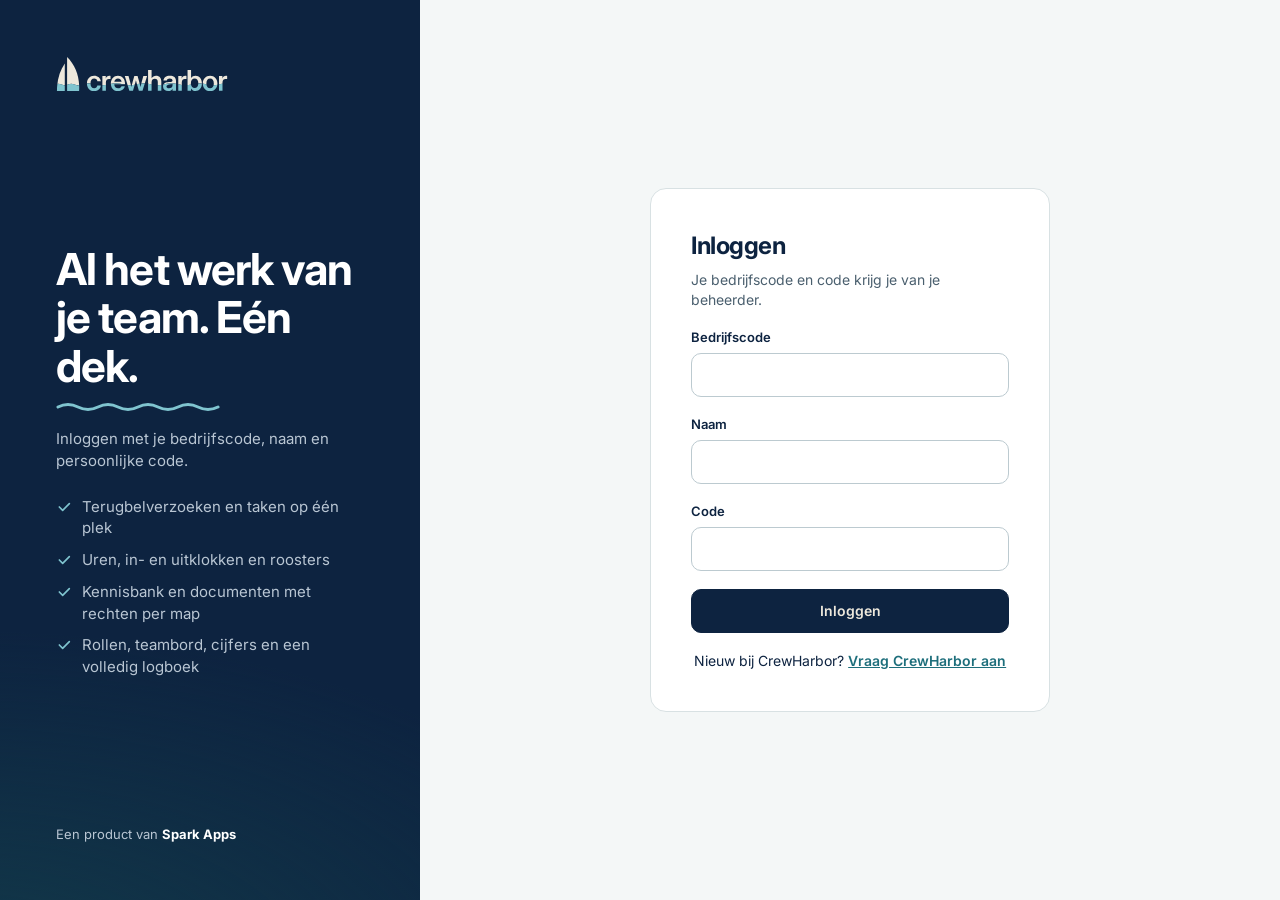
==== commit c4e04ac7: "Add files via upload" ====
--- a/index.html
+++ b/index.html
@@ -3,19 +3,23 @@
 <head>
 <meta charset="utf-8">
 <meta name="viewport" content="width=device-width, initial-scale=1, viewport-fit=cover">
-<meta name="theme-color" content="#0B1220">
-<meta name="description" content="Crewdeck: terugbellen, taken, uren, kennisbank en documenten op één plek.">
-<title>Crewdeck</title>
+<meta name="theme-color" content="#0D2340">
+<meta name="description" content="CrewHarbor: de vaste haven voor je team. Taken, terugbelverzoeken, uren, rooster en documenten op één plek.">
+<title>CrewHarbor</title>
 <link rel="icon" href="icon.svg" type="image/svg+xml">
 <link rel="manifest" href="manifest.webmanifest">
-<link rel="stylesheet" href="styles.css?v=8">
+<link rel="preconnect" href="https://fonts.googleapis.com">
+<link rel="preconnect" href="https://fonts.gstatic.com" crossorigin>
+<link rel="stylesheet" href="https://fonts.googleapis.com/css2?family=Inter:opsz,wght@14..32,400..700&display=swap">
+<link rel="stylesheet" href="styles.css?v=11">
 </head>
 <body>
 <div id="app" aria-live="polite"></div>
 <div id="toast" role="status" aria-live="polite"></div>
 <script src="config.js"></script>
 <script src="vendor/supabase.js"></script>
-<script src="app.js?v=8"></script>
-<script src="mobile.js?v=8"></script>
+<script src="logo.js?v=11"></script>
+<script src="app.js?v=11"></script>
+<script src="mobile.js?v=11"></script>
 </body>
 </html>
--- a/styles.css
+++ b/styles.css
@@ -1,33 +1,33 @@
 :root {
-  --ink: #101828;
-  --ink-2: #3D4659;
-  --muted: #5B6478;
-  --line: #E3E6EC;
-  --line-2: #C9CEDA;
-  --bg: #F5F6F8;
+  --ink: #0D2340;
+  --ink-2: #2E4560;
+  --muted: #4A5F6E;
+  --line: #D8E1E3;
+  --line-2: #BCCAD0;
+  --bg: #F4F7F7;
   --card: #FFFFFF;
-  --navy: #0B1220;
-  --navy-2: #1D2A3F;
-  --nav-text: #C3CCDA;
-  --accent: #0F766E;
-  --accent-soft: #ECFDF8;
-  --red: #B42318; --red-bg: #FEE4E2;
-  --orange: #B54708; --orange-bg: #FEF0C7;
-  --green: #067647; --green-bg: #DCFAE6;
+  --navy: #0D2340;
+  --navy-2: #1B3557;
+  --nav-text: #B9C6D3;
+  --accent: #1D6E7B;
+  --accent-soft: #DDF0F2;
+  --red: #B3261E; --red-bg: #FBE6E4;
+  --orange: #8A5A0B; --orange-bg: #FBF0DB;
+  --green: #2F7A4D; --green-bg: #E3F3E8;
   --blue: #1D4ED8; --blue-bg: #DBEAFE;
-  --grey-bg: #EEF0F4;
+  --grey-bg: #EAF0F1;
 }
 * { box-sizing: border-box; }
 html, body { margin: 0; }
 body {
-  font-family: Inter, "Segoe UI Variable", "Segoe UI", system-ui, -apple-system, Roboto, sans-serif;
+  font-family: Inter, "Inter Display", "Segoe UI Variable", "Segoe UI", system-ui, -apple-system, Roboto, sans-serif;
   color: var(--ink); background: var(--bg); font-size: 15px; line-height: 1.45;
 }
 button, input, select, textarea { font: inherit; color: inherit; }
 button { cursor: pointer; }
 a { color: var(--accent); }
 .sr-only { position: absolute; width: 1px; height: 1px; overflow: hidden; clip: rect(0 0 0 0); white-space: nowrap; }
-:focus-visible { outline: 3px solid #14B8A6; outline-offset: 2px; }
+:focus-visible { outline: 3px solid #1D6E7B; outline-offset: 2px; }
 
 /* ---------- inlog ---------- */
 .login { min-height: 100vh; display: flex; flex-wrap: wrap; }
@@ -56,14 +56,14 @@
 .nav-brand .brand-sub { font-size: 12px; margin-top: 2px; }
 .nav-links { display: flex; flex-direction: column; gap: 4px; }
 .nav-links a { display: flex; align-items: center; justify-content: space-between; min-height: 44px; padding: 0 12px; border-radius: 8px; color: var(--nav-text); text-decoration: none; font-size: 14px; }
-.nav-links a:hover { background: #162236; color: #fff; }
+.nav-links a:hover { background: #163050; color: #fff; }
 .nav-links a.active { background: var(--navy-2); color: #fff; font-weight: 600; }
 .nav-count { font-size: 12px; color: #fff; padding: 2px 8px; border-radius: 99px; }
 .nav-links a.active .nav-count { background: var(--accent); }
 .nav-user { margin-top: auto; padding: 0 12px; display: flex; flex-direction: column; gap: 12px; }
 .nav-user-row { display: flex; align-items: center; gap: 10px; }
 .nav-user-row small { display: block; font-size: 12px; color: var(--nav-text); }
-.avatar { width: 34px; height: 34px; border-radius: 99px; background: #3B4563; color: #fff; display: inline-flex; align-items: center; justify-content: center; font-size: 12px; font-weight: 600; flex: none; }
+.avatar { width: 34px; height: 34px; border-radius: 99px; background: #3A5272; color: #fff; display: inline-flex; align-items: center; justify-content: center; font-size: 12px; font-weight: 600; flex: none; }
 .avatar.sm { width: 28px; height: 28px; font-size: 11px; border: 2px solid #fff; margin-right: -6px; }
 .link-btn { background: none; border: 0; color: var(--nav-text); text-align: left; padding: 8px 0; font-size: 13px; text-decoration: underline; }
 .main { flex: 999 1 560px; min-width: 0; padding: 32px; display: flex; flex-direction: column; gap: 22px; }
@@ -76,9 +76,9 @@
 
 /* ---------- knoppen ---------- */
 .btn { display: inline-flex; align-items: center; justify-content: center; gap: 8px; min-height: 44px; padding: 0 18px; border-radius: 10px; border: 1px solid var(--line-2); background: #fff; color: var(--ink); font-size: 14px; font-weight: 600; text-decoration: none; }
-.btn:hover { background: #F9FAFB; }
-.btn.primary { background: var(--accent); border-color: var(--accent); color: #fff; }
-.btn.primary:hover { background: #115E59; border-color: #115E59; }
+.btn:hover { background: #F7FAFA; }
+.btn.primary { background: var(--navy); border-color: var(--navy); color: #EDE8DC; }
+.btn.primary:hover { background: var(--navy-2); border-color: var(--navy-2); }
 .btn.dark { background: var(--ink); border-color: var(--ink); color: #fff; }
 .btn.green { background: var(--green); border-color: var(--green); color: #fff; }
 .btn.ghost { border-color: transparent; background: var(--bg); }
@@ -87,7 +87,7 @@
 .btn:disabled { opacity: .55; cursor: not-allowed; }
 .icon-btn { width: 44px; height: 44px; border: 0; border-radius: 10px; background: var(--bg); display: inline-flex; align-items: center; justify-content: center; flex: none; }
 
-.seg { display: inline-flex; align-self: flex-start; padding: 4px; gap: 4px; background: #E8EAEF; border-radius: 12px; flex-wrap: wrap; }
+.seg { display: inline-flex; align-self: flex-start; padding: 4px; gap: 4px; background: #E2E9EA; border-radius: 12px; flex-wrap: wrap; }
 .seg button { min-height: 40px; padding: 0 16px; border-radius: 9px; border: 0; background: transparent; color: var(--ink-2); font-size: 14px; }
 .seg button.on { background: #fff; color: var(--ink); font-weight: 600; box-shadow: 0 1px 2px rgba(18,24,43,.12); }
 .seg .cnt { font-size: 12px; color: var(--muted); margin-left: 4px; }
@@ -155,7 +155,7 @@
 .fields3 { display: grid; grid-template-columns: repeat(3, minmax(0, 1fr)); gap: 16px; }
 .span2 { grid-column: 1 / -1; }
 @media (max-width: 640px) { .fields2, .fields3, .grid2, .dl { grid-template-columns: minmax(0, 1fr); } }
-.box { padding: 16px; border: 1px solid var(--line); border-radius: 12px; background: #F9FAFB; display: flex; flex-direction: column; gap: 12px; }
+.box { padding: 16px; border: 1px solid var(--line); border-radius: 12px; background: #F7FAFA; display: flex; flex-direction: column; gap: 12px; }
 .box.bad { border: 2px solid var(--red); }
 .mode-choice { display: grid; grid-template-columns: repeat(2, minmax(0, 1fr)); gap: 8px; }
 .mode-choice button { display: flex; flex-direction: column; align-items: flex-start; gap: 4px; text-align: left; padding: 12px 14px; border-radius: 10px; border: 1px solid var(--line-2); background: #fff; }
@@ -166,7 +166,7 @@
 .alert { display: flex; gap: 12px; align-items: flex-start; padding: 14px 16px; border-radius: 12px; font-size: 14px; }
 .alert.error { background: #FEF3F2; border: 1px solid #FDA29B; color: #912018; }
 .alert.ok { background: #ECFDF3; border: 1px solid #75E0A7; color: #085D3A; align-items: center; }
-.alert.info { background: var(--accent-soft); border: 1px solid #5EEAD4; color: #134E4A; }
+.alert.info { background: var(--accent-soft); border: 1px solid #7FC4CF; color: #123A4A; }
 .alert strong { display: block; }
 .code-big { font-size: 28px; font-weight: 700; letter-spacing: .2em; font-variant-numeric: tabular-nums; }
 
@@ -176,14 +176,14 @@
 .task-body { flex: 1; min-width: 0; display: flex; flex-direction: column; gap: 6px; }
 .task.done { align-items: center; flex-wrap: wrap; }
 .task.done .item-title { color: var(--muted); text-decoration: line-through; font-weight: 500; font-size: 15px; }
-.task.archived { background: #F9FAFB; border-style: dashed; align-items: center; flex-wrap: wrap; }
+.task.archived { background: #F7FAFA; border-style: dashed; align-items: center; flex-wrap: wrap; }
 .people { display: flex; align-items: center; }
 .section-title { display: flex; justify-content: space-between; align-items: center; flex-wrap: wrap; gap: 8px; }
 .section-title h2 { margin: 0; font-size: 15px; color: var(--ink-2); }
 .stack { display: flex; flex-direction: column; gap: 10px; max-width: 920px; }
 .search { display: flex; align-items: center; gap: 10px; min-height: 48px; border: 2px solid var(--accent); border-radius: 12px; padding: 0 14px; background: #fff; }
 .search input { flex: 1; min-width: 0; border: 0; outline: none; font-size: 15px; background: transparent; min-height: 44px; }
-.result { display: flex; flex-wrap: wrap; gap: 12px; align-items: center; justify-content: space-between; padding: 12px 14px; border-radius: 12px; background: #F9FAFB; border: 1px solid var(--line); }
+.result { display: flex; flex-wrap: wrap; gap: 12px; align-items: center; justify-content: space-between; padding: 12px 14px; border-radius: 12px; background: #F7FAFA; border: 1px solid var(--line); }
 
 /* ---------- tabel ---------- */
 .table-wrap { overflow-x: auto; background: #fff; border: 1px solid var(--line); border-radius: 16px; }
@@ -193,7 +193,7 @@
 tr:last-child td { border-bottom: 0; }
 td button.rowbtn { width: 100%; min-height: 52px; padding: 14px 20px; border: 0; background: transparent; text-align: left; font-size: 14px; }
 tr.sel td { background: var(--accent-soft); }
-tr.admin td { background: #F0FDFA; }
+tr.admin td { background: #EEF7F8; }
 .check { display: flex; align-items: center; gap: 10px; min-height: 40px; font-size: 14px; }
 .check input { width: 18px; height: 18px; accent-color: var(--ink); }
 .muted { color: var(--muted); }
@@ -204,7 +204,7 @@
 #toast.error { background: var(--red); }
 
 /* ---------- uitbreidingen ---------- */
-.nav-sep { font-size: 11px; text-transform: uppercase; letter-spacing: .08em; color: #AEB5C6; padding: 14px 12px 4px; }
+.nav-sep { font-size: 11px; text-transform: uppercase; letter-spacing: .08em; color: #A3B3BE; padding: 14px 12px 4px; }
 .link-btn { display: inline-flex; align-items: center; gap: 6px; }
 .main.wide { max-width: none; }
 .search.soft { border: 1px solid var(--line-2); max-width: 920px; }
@@ -218,7 +218,7 @@
 .chip.quick:hover { border-color: var(--ink-2); }
 
 .board { display: flex; gap: 14px; overflow-x: auto; padding-bottom: 8px; align-items: flex-start; }
-.col { flex: 0 0 280px; background: #ECEEF2; border-radius: 14px; padding: 10px; display: flex; flex-direction: column; gap: 8px; border: 2px solid transparent; min-height: 200px; }
+.col { flex: 0 0 280px; background: #E6EDEE; border-radius: 14px; padding: 10px; display: flex; flex-direction: column; gap: 8px; border: 2px solid transparent; min-height: 200px; }
 .col.over { border-color: var(--accent); background: var(--accent-soft); }
 .col-head { display: flex; gap: 10px; align-items: center; padding: 4px 4px 6px; }
 .col-head strong { display: block; font-size: 14px; white-space: nowrap; overflow: hidden; text-overflow: ellipsis; }
@@ -258,10 +258,10 @@
 .logo svg { flex: none; }
 .nav-brand .logo { font-size: 18px; }
 .nav-org { font-size: 12px; color: var(--nav-text); margin-top: 6px; white-space: nowrap; overflow: hidden; text-overflow: ellipsis; }
-.nav-links a.soon { color: #7D8BA1; cursor: default; }
-.nav-links a.soon:hover { background: transparent; color: #7D8BA1; }
-.soon-tag { font-size: 10px; text-transform: uppercase; letter-spacing: .06em; border: 1px solid #3A4A63; border-radius: 99px; padding: 1px 7px; }
-.login-brand { background: radial-gradient(1200px 600px at -10% 110%, #134E4A 0%, transparent 60%), var(--navy); }
+.nav-links a.soon { color: #72889A; cursor: default; }
+.nav-links a.soon:hover { background: transparent; color: #72889A; }
+.soon-tag { font-size: 10px; text-transform: uppercase; letter-spacing: .06em; border: 1px solid #3A5578; border-radius: 99px; padding: 1px 7px; }
+.login-brand { background: radial-gradient(1200px 600px at -10% 110%, #123A4A 0%, transparent 60%), var(--navy); }
 .login-brand .logo { font-size: 24px; }
 .login-card .switch { font-size: 14px; text-align: center; margin: 0; }
 .login-card .switch a, .link { color: var(--accent); font-weight: 600; }
@@ -274,7 +274,7 @@
 .card h2 { margin: 0 0 12px; font-size: 16px; }
 .card .more { font-size: 14px; font-weight: 600; color: var(--accent); text-decoration: none; }
 .mini-list { display: flex; flex-direction: column; gap: 8px; }
-.mini-row { display: flex; justify-content: space-between; gap: 10px; align-items: center; font-size: 14px; padding: 8px 10px; border-radius: 8px; background: #F8FAFC; text-decoration: none; color: inherit; }
+.mini-row { display: flex; justify-content: space-between; gap: 10px; align-items: center; font-size: 14px; padding: 8px 10px; border-radius: 8px; background: #F6F9F9; text-decoration: none; color: inherit; }
 .mini-row:hover { background: #F1F5F9; }
 .perm-group { border: 1px solid var(--line); border-radius: 12px; padding: 12px 14px; display: flex; flex-direction: column; gap: 2px; }
 .perm-group h3 { margin: 0 0 4px; font-size: 13px; color: var(--ink-2); }
@@ -293,7 +293,7 @@
 @media (max-width: 640px) { .kv { grid-template-columns: 1fr; } }
 
 .nav-top { display: flex; align-items: flex-start; justify-content: space-between; gap: 12px; }
-.menu-btn { display: none; min-height: 40px; padding: 0 14px; border-radius: 10px; border: 1px solid #2B3A52; background: transparent; color: #fff; font-size: 14px; font-weight: 600; align-items: center; gap: 8px; }
+.menu-btn { display: none; min-height: 40px; padding: 0 14px; border-radius: 10px; border: 1px solid #2A4466; background: transparent; color: #fff; font-size: 14px; font-weight: 600; align-items: center; gap: 8px; }
 @media (max-width: 700px) {
   .nav { position: sticky; top: 0; z-index: 30; gap: 12px; }
   .menu-btn { display: inline-flex; }
@@ -306,10 +306,10 @@
 .nav-links { gap: 6px; }
 .nav-group { display: flex; flex-direction: column; }
 .nav-group-btn { display: flex; align-items: center; justify-content: space-between; gap: 8px; width: 100%; min-height: 36px; padding: 0 12px; border: 0; border-radius: 8px; background: transparent;
-  color: #AEB5C6; font-size: 11px; font-weight: 700; text-transform: uppercase; letter-spacing: .08em; }
-.nav-group-btn:hover { color: #fff; background: #131E30; }
+  color: #A3B3BE; font-size: 11px; font-weight: 700; text-transform: uppercase; letter-spacing: .08em; }
+.nav-group-btn:hover { color: #fff; background: #11253F; }
 .nav-group-btn[data-locked] { cursor: default; }
-.nav-group-btn[data-locked]:hover { background: transparent; color: #AEB5C6; }
+.nav-group-btn[data-locked]:hover { background: transparent; color: #A3B3BE; }
 .nav-group-end { display: inline-flex; align-items: center; gap: 8px; }
 .nav-group-btn .chev { transition: transform .15s; transform: rotate(-90deg); }
 .nav-group.open .nav-group-btn .chev { transform: none; }
@@ -318,8 +318,8 @@
 .nav-group.open .nav-group-items { display: flex; }
 .nav-label { display: inline-flex; align-items: center; gap: 10px; min-width: 0; }
 .nav-label svg { flex: none; opacity: .8; }
-.nav-links a.active .nav-label svg { opacity: 1; color: #5EEAD4; }
-.nav-group-btn .nav-count { text-transform: none; letter-spacing: 0; background: #22324B; }
+.nav-links a.active .nav-label svg { opacity: 1; color: #7FC4CF; }
+.nav-group-btn .nav-count { text-transform: none; letter-spacing: 0; background: #203B5E; }
 .live-dot { width: 9px; height: 9px; border-radius: 99px; background: #22C55E; box-shadow: 0 0 0 3px rgba(34,197,94,.25); flex: none; display: inline-block; }
 .nav-clock { display: flex; align-items: center; gap: 8px; font-size: 13px; color: #fff; text-decoration: none; padding: 8px 10px; border-radius: 8px; background: #14301F; border: 1px solid #1F5133; }
 .nav-clock:hover { background: #183B26; }
@@ -343,7 +343,7 @@
 .day-head { display: flex; justify-content: space-between; align-items: center; gap: 12px; }
 .day-name { display: flex; align-items: center; gap: 8px; flex-wrap: wrap; }
 .day-total { font-weight: 700; font-variant-numeric: tabular-nums; }
-.entry { display: flex; flex-wrap: wrap; justify-content: space-between; align-items: center; gap: 8px 14px; padding: 8px 10px; background: #F8FAFC; border-radius: 8px; }
+.entry { display: flex; flex-wrap: wrap; justify-content: space-between; align-items: center; gap: 8px 14px; padding: 8px 10px; background: #F6F9F9; border-radius: 8px; }
 .entry.bad { background: #FEF3F2; }
 .entry-main { display: flex; flex-wrap: wrap; align-items: baseline; gap: 4px 14px; min-width: 0; }
 .entry-time { font-weight: 600; font-variant-numeric: tabular-nums; }
@@ -355,16 +355,16 @@
 @media (max-width: 760px) { .fields4 { grid-template-columns: repeat(2, minmax(0, 1fr)); } }
 .add-line { align-self: flex-start; display: inline-flex; align-items: center; gap: 6px; min-height: 36px; padding: 0 10px; border: 1px dashed var(--line-2); border-radius: 8px; background: transparent; color: var(--ink-2); font-size: 13px; font-weight: 600; }
 .add-line:hover { border-color: var(--accent); color: var(--accent); }
-.submit-bar { display: flex; align-items: center; justify-content: space-between; gap: 16px; flex-wrap: wrap; border: 2px solid #5EEAD4; background: var(--accent-soft); }
+.submit-bar { display: flex; align-items: center; justify-content: space-between; gap: 16px; flex-wrap: wrap; border: 2px solid #7FC4CF; background: var(--accent-soft); }
 
 table.roster { min-width: 900px; }
 table.roster th.is-today, table.roster td.is-today { background: #F0F7FF; }
-table.roster tr.me td { background: #F7FEFC; }
+table.roster tr.me td { background: #F4FAFA; }
 td.rc { padding: 6px; vertical-align: top; min-width: 100px; }
 td.rc { position: relative; }
-.shift { display: flex; flex-direction: column; width: 100%; text-align: left; margin-bottom: 4px; padding: 5px 8px; border-radius: 7px; border: 1px solid #99F6E4; background: #ECFDF8; color: #134E4A; font-size: 13px; font-weight: 600; font-variant-numeric: tabular-nums; }
+.shift { display: flex; flex-direction: column; width: 100%; text-align: left; margin-bottom: 4px; padding: 5px 8px; border-radius: 7px; border: 1px solid #BFE3E8; background: #DDF0F2; color: #123A4A; font-size: 13px; font-weight: 600; font-variant-numeric: tabular-nums; }
 button.shift:hover { border-color: var(--accent); }
-.shift small { font-weight: 400; font-size: 11px; color: #2F6F69; white-space: nowrap; overflow: hidden; text-overflow: ellipsis; }
+.shift small { font-weight: 400; font-size: 11px; color: #1D6E7B; white-space: nowrap; overflow: hidden; text-overflow: ellipsis; }
 .cell-add { width: 100%; min-height: 30px; border: 1px dashed var(--line-2); border-radius: 7px; background: transparent; color: var(--muted); font-size: 16px; line-height: 1; opacity: .55; }
 .cell-add:hover, .cell-add:focus-visible { opacity: 1; border-color: var(--accent); color: var(--accent); }
 
@@ -388,7 +388,7 @@
 .crumbs { font-size: 13px; color: var(--muted); margin-bottom: 2px; }
 .crumbs a { color: var(--accent); font-weight: 600; text-decoration: none; }
 .upload-btn { position: relative; }
-.upload-btn:focus-within { outline: 3px solid #14B8A6; outline-offset: 2px; }
+.upload-btn:focus-within { outline: 3px solid #1D6E7B; outline-offset: 2px; }
 .folders { display: grid; grid-template-columns: repeat(auto-fill, minmax(240px, 1fr)); gap: 12px; }
 .folder { display: flex; align-items: center; gap: 12px; text-align: left; padding: 16px; border-radius: 12px; border: 1px solid var(--line); background: #fff; }
 .folder:hover { border-color: var(--accent); }
@@ -414,7 +414,7 @@
 .src-tag.soft { background: var(--grey-bg); color: var(--ink-2); }
 
 /* ---------- prikklok-scherm ---------- */
-.kiosk { min-height: 100vh; display: flex; flex-direction: column; background: radial-gradient(1400px 700px at 110% -10%, #134E4A 0%, transparent 55%), var(--navy); color: #fff; }
+.kiosk { min-height: 100vh; display: flex; flex-direction: column; background: radial-gradient(1400px 700px at 110% -10%, #123A4A 0%, transparent 55%), var(--navy); color: #fff; }
 .kiosk-head { display: flex; justify-content: space-between; align-items: center; gap: 16px; padding: 24px 32px; flex-wrap: wrap; }
 .kiosk-head .logo { font-size: 22px; }
 .kiosk-org { font-size: 14px; color: var(--nav-text); margin-top: 4px; }
@@ -422,33 +422,33 @@
 .kiosk-clock strong { display: block; font-size: 44px; line-height: 1; font-variant-numeric: tabular-nums; letter-spacing: -0.02em; }
 .kiosk-clock span { color: var(--nav-text); font-size: 15px; }
 .kiosk-main { flex: 1; display: flex; justify-content: center; padding: 8px 24px 24px; }
-.kiosk-foot { text-align: center; color: #8592A8; font-size: 13px; padding: 14px 24px 22px; }
+.kiosk-foot { text-align: center; color: #7B90A1; font-size: 13px; padding: 14px 24px 22px; }
 .kiosk-list { width: 100%; max-width: 1200px; display: flex; flex-direction: column; gap: 18px; }
 .kiosk-bar { display: flex; align-items: center; gap: 14px; flex-wrap: wrap; }
 .kiosk-bar h1 { margin: 0; font-size: 28px; }
 .kiosk-bar .input { flex: 0 1 320px; margin-left: auto; min-height: 52px; font-size: 17px; background: #fff; color: var(--ink); }
 .kiosk-grid { display: grid; grid-template-columns: repeat(auto-fill, minmax(190px, 1fr)); gap: 14px; }
-.kiosk-person { display: flex; flex-direction: column; align-items: center; gap: 8px; padding: 22px 14px; border-radius: 18px; border: 1px solid #263552; background: #111B2E; color: #fff; text-align: center; min-height: 170px; justify-content: center; }
-.kiosk-person:hover, .kiosk-person:focus-visible { border-color: #2DD4BF; background: #14223A; }
+.kiosk-person { display: flex; flex-direction: column; align-items: center; gap: 8px; padding: 22px 14px; border-radius: 18px; border: 1px solid #244266; background: #10233C; color: #fff; text-align: center; min-height: 170px; justify-content: center; }
+.kiosk-person:hover, .kiosk-person:focus-visible { border-color: #7FC4CF; background: #132A48; }
 .kiosk-person.in { border-color: #1F7A4C; background: #0F2A21; }
 .kiosk-person strong { font-size: 17px; }
 .kiosk-person small { display: inline-flex; align-items: center; gap: 6px; color: var(--nav-text); font-size: 13px; }
 .avatar.lg { width: 64px; height: 64px; font-size: 22px; }
 .avatar.xl { width: 76px; height: 76px; font-size: 26px; }
 .kiosk-pad { width: 100%; max-width: 440px; display: flex; flex-direction: column; gap: 16px; align-items: stretch; }
-.kiosk-pad > .btn.ghost { align-self: flex-start; background: #1A2740; color: #fff; }
+.kiosk-pad > .btn.ghost { align-self: flex-start; background: #17304E; color: #fff; }
 .kiosk-who { display: flex; align-items: center; gap: 16px; }
 .kiosk-who h1 { margin: 0; font-size: 28px; }
 .kiosk-who p { margin: 4px 0 0; color: var(--nav-text); }
 .kiosk-label { font-size: 15px; color: var(--nav-text); margin-top: 6px; }
-.kiosk-dots { min-height: 64px; display: flex; align-items: center; justify-content: center; gap: 14px; border-radius: 14px; background: #0E1729; border: 2px solid #263552; }
+.kiosk-dots { min-height: 64px; display: flex; align-items: center; justify-content: center; gap: 14px; border-radius: 14px; background: #0C1F38; border: 2px solid #244266; }
 .kiosk-dots span { width: 16px; height: 16px; border-radius: 99px; background: #fff; }
-.kiosk-dots em { font-style: normal; color: #3A4A63; letter-spacing: .3em; font-size: 22px; }
+.kiosk-dots em { font-style: normal; color: #3A5578; letter-spacing: .3em; font-size: 22px; }
 .kiosk-dots.bad { border-color: #F97066; }
 .kiosk-err { margin: -6px 0 0; color: #FDA29B; font-weight: 600; text-align: center; }
 .keypad { display: grid; grid-template-columns: repeat(3, 1fr); gap: 12px; }
-.keypad button { min-height: 74px; border-radius: 16px; border: 1px solid #263552; background: #16233A; color: #fff; font-size: 28px; font-weight: 600; }
-.keypad button:active { background: #22324B; }
+.keypad button { min-height: 74px; border-radius: 16px; border: 1px solid #244266; background: #142B4A; color: #fff; font-size: 28px; font-weight: 600; }
+.keypad button:active { background: #203B5E; }
 .keypad button.ok { font-size: 17px; border: 0; }
 .keypad button.ok.in { background: #16A34A; }
 .keypad button.ok.out { background: #F59E0B; color: #1F1300; }
@@ -464,7 +464,7 @@
 /* ---------- vertrek-label ---------- */
 .leave-tag { display: inline-flex; align-items: center; margin-top: 4px; font-size: 11px; font-weight: 700; padding: 2px 7px; border-radius: 6px; background: var(--red-bg); color: var(--red); white-space: nowrap; }
 .person-chip .leave-tag { margin: 0 0 0 4px; }
-td.rc.gone { background: repeating-linear-gradient(135deg, #F8FAFC 0 8px, #EEF0F4 8px 16px); }
+td.rc.gone { background: repeating-linear-gradient(135deg, #F6F9F9 0 8px, #EAF0F1 8px 16px); }
 .gone-txt { display: block; font-size: 11px; color: var(--muted); text-align: center; padding: 6px 0; }
 
 /* ---------- rooster per maand ---------- */
@@ -475,11 +475,11 @@
 .month-head span { padding: 10px 12px; font-size: 12px; font-weight: 600; color: var(--muted); border-bottom: 1px solid var(--line); }
 .mday { position: relative; min-height: 132px; padding: 6px; border-right: 1px solid var(--line); border-bottom: 1px solid var(--line); display: flex; flex-direction: column; gap: 4px; min-width: 0; }
 .mday:nth-child(7n) { border-right: 0; }
-.mday.out { background: #FAFAFB; }
-.mday.out .mday-num { color: #A0A7B4; }
+.mday.out { background: #F8FAFA; }
+.mday.out .mday-num { color: #98A8B2; }
 .mday.today { background: #F0F7FF; }
 .mday.today .mday-num { background: #2563EB; color: #fff; }
-.mday.gone { background: repeating-linear-gradient(135deg, #F8FAFC 0 8px, #EEF0F4 8px 16px); }
+.mday.gone { background: repeating-linear-gradient(135deg, #F6F9F9 0 8px, #EAF0F1 8px 16px); }
 .mday-top { display: flex; align-items: center; justify-content: space-between; }
 .mday-num { min-width: 28px; height: 28px; border-radius: 99px; border: 0; background: transparent; font-weight: 700; font-size: 13px; }
 .mday-num:hover { background: var(--grey-bg); }
@@ -514,7 +514,7 @@
 .abs-chip.big { font-size: 12px; padding: 6px 10px; margin: 0; flex: none; min-width: 64px; text-align: center; }
 td.rc.absent { background: #FAF8FF; }
 .av-tag { display: flex; align-items: center; gap: 5px; font-size: 11px; color: var(--ink-2); margin-bottom: 4px; }
-.av-tag.kan_niet { color: var(--muted); text-decoration: line-through; text-decoration-color: #C9CEDA; }
+.av-tag.kan_niet { color: var(--muted); text-decoration: line-through; text-decoration-color: #BCCAD0; }
 .av-dot { display: inline-block; width: 8px; height: 8px; border-radius: 99px; flex: none; }
 .av-dot.kan { background: #16A34A; }
 .av-dot.kan_niet { background: #94A3B8; }
@@ -546,16 +546,16 @@
 .av-month .month-head button:hover { background: var(--accent-soft); }
 .mday.av { text-align: left; background: #fff; border-top: 0; border-left: 0; font: inherit; color: inherit; min-height: 104px; cursor: pointer; align-items: flex-start; }
 .mday.av:disabled { cursor: default; }
-.mday.av.past { background: #FAFAFB; color: #A0A7B4; }
+.mday.av.past { background: #F8FAFA; color: #98A8B2; }
 .mday.av.kan { background: #F0FDF4; }
 .mday.av.kan_niet { background: #F1F5F9; }
 .mday.av.picked { box-shadow: inset 0 0 0 3px var(--accent); }
 .mday.av .mday-num { display: inline-flex; align-items: center; justify-content: center; }
 .av-state { font-size: 12px; font-weight: 700; }
 .mday.av.kan .av-state { color: #15803D; }
-.mday.av.kan_niet .av-state { color: #475569; }
+.mday.av.kan_niet .av-state { color: #3F566A; }
 .av-note, .av-shift { font-size: 11px; color: var(--muted); }
-.av-shift { color: #134E4A; }
+.av-shift { color: #123A4A; }
 .av-bar { display: flex; flex-direction: column; gap: 12px; position: sticky; bottom: 12px; box-shadow: 0 8px 24px rgba(16,24,40,.08); }
 .av-bar.on { border: 2px solid var(--accent); }
 @media (max-width: 760px) { .mday.av { min-height: 70px; padding: 4px; } .mday.av .av-note, .mday.av .av-shift { display: none; } .av-state { font-size: 10px; } }
@@ -569,7 +569,7 @@
 .notif-ico.rooster { background: var(--accent-soft); color: var(--accent); }
 
 /* ---------- home-knop en prikklok ---------- */
-.nav-home { padding-bottom: 6px; margin-bottom: 4px; border-bottom: 1px solid #1B2840; }
+.nav-home { padding-bottom: 6px; margin-bottom: 4px; border-bottom: 1px solid #18304F; }
 .nav-home a { font-weight: 600; color: #fff; }
 .kiosk, .kiosk * { caret-color: transparent; }
 .kiosk { -webkit-user-select: none; user-select: none; }
@@ -601,8 +601,8 @@
 .m-codecard { text-align: center; padding: 26px 18px; background: var(--navy); color: #fff; border: 0; }
 .m-codecard .m-label { color: var(--nav-text); }
 .m-code { font-size: 56px; font-weight: 800; letter-spacing: .08em; font-variant-numeric: tabular-nums; margin: 4px 0 14px; }
-.m-timer { height: 6px; background: #1D2A3F; border-radius: 99px; overflow: hidden; }
-.m-timer span { display: block; height: 100%; background: #2DD4BF; border-radius: 99px; transition: width 1s linear; }
+.m-timer { height: 6px; background: #1B3557; border-radius: 99px; overflow: hidden; }
+.m-timer span { display: block; height: 100%; background: #7FC4CF; border-radius: 99px; transition: width 1s linear; }
 .m-codecard .m-sub { color: var(--nav-text); }
 .m-help { margin: 14px 0 0; font-size: 14px; color: #E2E8F0; }
 .m-status { display: flex; align-items: center; gap: 12px; }
@@ -670,3 +670,37 @@
   .adm-log { grid-template-columns: 1fr; gap: 2px; }
 }
 .adm .item-top > .row { align-items: center; }
+.adm-del { margin-left: auto; color: var(--red); }
+
+/* geen knipperende tekstcursor buiten invoervelden */
+body { caret-color: transparent; }
+input, textarea, select, [contenteditable="true"] { caret-color: auto; }
+.logo, .login-brand, .nav-brand, .adm-top, .page-head h1 { -webkit-user-select: none; user-select: none; }
+
+/* ---------- CrewHarbor-huisstijl ---------- */
+body { font-optical-sizing: auto; -webkit-font-smoothing: antialiased; }
+:focus-visible { outline: 2px solid var(--accent); outline-offset: 2px; }
+.logo { --logo-top: #EDE8DC; --logo-water: #7FC4CF; gap: 0; }
+.ch-logo { display: block; flex: none; overflow: visible; }
+.ch-logo .lt { fill: var(--logo-top); }
+.ch-logo .lw { fill: var(--logo-water); }
+h1, h2, .page-head h1, .login-brand h1, .kiosk-clock strong { letter-spacing: -0.02em; }
+.login-brand h1 { padding-bottom: 22px; background: no-repeat left bottom / 168px 10px url("data:image/svg+xml,%3Csvg xmlns='http://www.w3.org/2000/svg' viewBox='0 0 168 10'%3E%3Cpath d='M2 5 Q12 0 22 5 T42 5 T62 5 T82 5 T102 5 T122 5 T142 5 T162 5' fill='none' stroke='%237FC4CF' stroke-width='3' stroke-linecap='round'/%3E%3C/svg%3E"); }
+.adm-brand { gap: 12px; }
+.adm-sub { color: var(--nav-text); font-size: 15px; padding-left: 12px; border-left: 1px solid #244266; line-height: 22px; }
+.nav-brand .logo { margin-bottom: 6px; }
+/* telefonie */
+.bar.water, .dot.water { background: #2B8C9B; }
+.bar.red, .dot.red { background: #B3261E; }
+.bar.navy, .dot.navy { background: #0D2340; }
+.bars.three .bar { width: 30%; }
+.empty-state { display: flex; flex-direction: column; gap: 10px; max-width: 640px; }
+.empty-state h2, .empty-state p { margin: 0; }
+.ph-missed { list-style: none; margin: 0; padding: 0; display: flex; flex-direction: column; }
+.ph-missed li { display: grid; grid-template-columns: 120px 1fr auto; gap: 10px; align-items: center; padding: 9px 0; border-bottom: 1px solid var(--line); font-size: 14px; font-variant-numeric: tabular-nums; }
+.ph-missed li:last-child { border-bottom: 0; }
+.ph-missed a { color: var(--ink); font-weight: 600; text-decoration: none; }
+.ph-missed a:hover { color: var(--accent); text-decoration: underline; }
+.stat small { margin-left: 4px; }
+@media (max-width: 520px) { .ph-missed li { grid-template-columns: 1fr auto; } .ph-missed li > span:first-child { grid-column: 1 / -1; color: var(--muted); font-size: 12px; } }
+.ph-btns { display: flex; gap: 8px; flex-wrap: wrap; } .kv dd { overflow-wrap: anywhere; min-width: 0; }
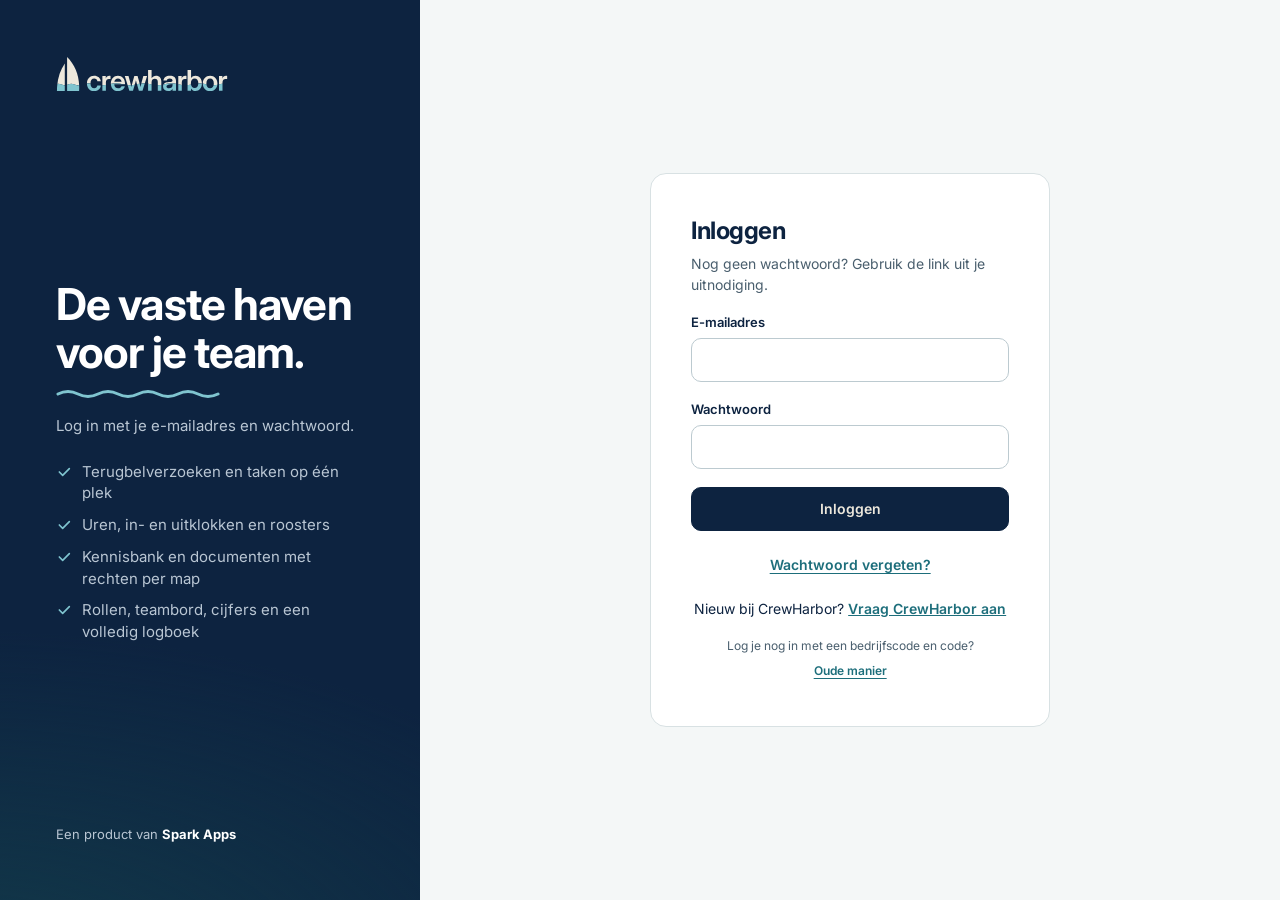
==== commit 35dc7bd7: "Add files via upload" ====
--- a/index.html
+++ b/index.html
@@ -11,15 +11,17 @@
 <link rel="preconnect" href="https://fonts.googleapis.com">
 <link rel="preconnect" href="https://fonts.gstatic.com" crossorigin>
 <link rel="stylesheet" href="https://fonts.googleapis.com/css2?family=Inter:opsz,wght@14..32,400..700&display=swap">
-<link rel="stylesheet" href="styles.css?v=11">
+<link rel="stylesheet" href="styles.css?v=12">
 </head>
 <body>
 <div id="app" aria-live="polite"></div>
 <div id="toast" role="status" aria-live="polite"></div>
 <script src="config.js"></script>
 <script src="vendor/supabase.js"></script>
-<script src="logo.js?v=11"></script>
-<script src="app.js?v=11"></script>
-<script src="mobile.js?v=11"></script>
+<script src="logo.js?v=12"></script>
+<script src="mfa.js?v=12"></script>
+<script src="account.js?v=12"></script>
+<script src="app.js?v=12"></script>
+<script src="mobile.js?v=12"></script>
 </body>
 </html>
--- a/styles.css
+++ b/styles.css
@@ -704,3 +704,21 @@
 .stat small { margin-left: 4px; }
 @media (max-width: 520px) { .ph-missed li { grid-template-columns: 1fr auto; } .ph-missed li > span:first-child { grid-column: 1 / -1; color: var(--muted); font-size: 12px; } }
 .ph-btns { display: flex; gap: 8px; flex-wrap: wrap; } .kv dd { overflow-wrap: anywhere; min-width: 0; }
+
+/* ---------- inloggen met e-mail, tweestapsverificatie, account ---------- */
+.linkbtn { background: none; border: 0; padding: 4px 2px; font: inherit; font-weight: 600; color: var(--accent, #1D6E7B); cursor: pointer; text-decoration: underline; text-underline-offset: 3px; min-height: 32px; }
+.linkbtn:hover { color: var(--ink); }
+.linkbtn:focus-visible { outline: 2px solid var(--accent, #1D6E7B); outline-offset: 2px; border-radius: 4px; }
+.card-sub { margin: 8px 0 -4px; font-size: 15px; font-weight: 700; padding-top: 12px; border-top: 1px solid var(--line, #D8E1E3); }
+.mfa-steps { margin: 0; padding-left: 20px; font-size: 14px; line-height: 1.5; display: grid; gap: 4px; }
+.mfa-qr { display: flex; justify-content: center; padding: 12px; background: #fff; border: 1px solid var(--line, #D8E1E3); border-radius: 12px; }
+.mfa-qr img { display: block; width: 184px; height: 184px; }
+.mfa-secret { display: block; margin-top: 8px; padding: 10px 12px; background: var(--bg, #F4F7F7); border-radius: 8px; font-size: 14px; letter-spacing: .04em; overflow-wrap: anywhere; word-break: break-all; }
+details summary { cursor: pointer; font-weight: 600; min-height: 32px; display: flex; align-items: center; }
+.small-table { font-size: 13px; }
+.small-table td, .small-table th { padding: 8px 10px; }
+.login-list { list-style: none; margin: 0; padding: 0; border: 1px solid var(--line); border-radius: 12px; overflow: hidden; }
+.login-list li { display: grid; gap: 2px; padding: 10px 12px; border-top: 1px solid var(--line); font-size: 14px; min-width: 0; }
+.login-list li:first-child { border-top: 0; }
+.login-list .ll-top { display: flex; gap: 8px; align-items: center; flex-wrap: wrap; }
+.login-list .small { overflow-wrap: anywhere; }
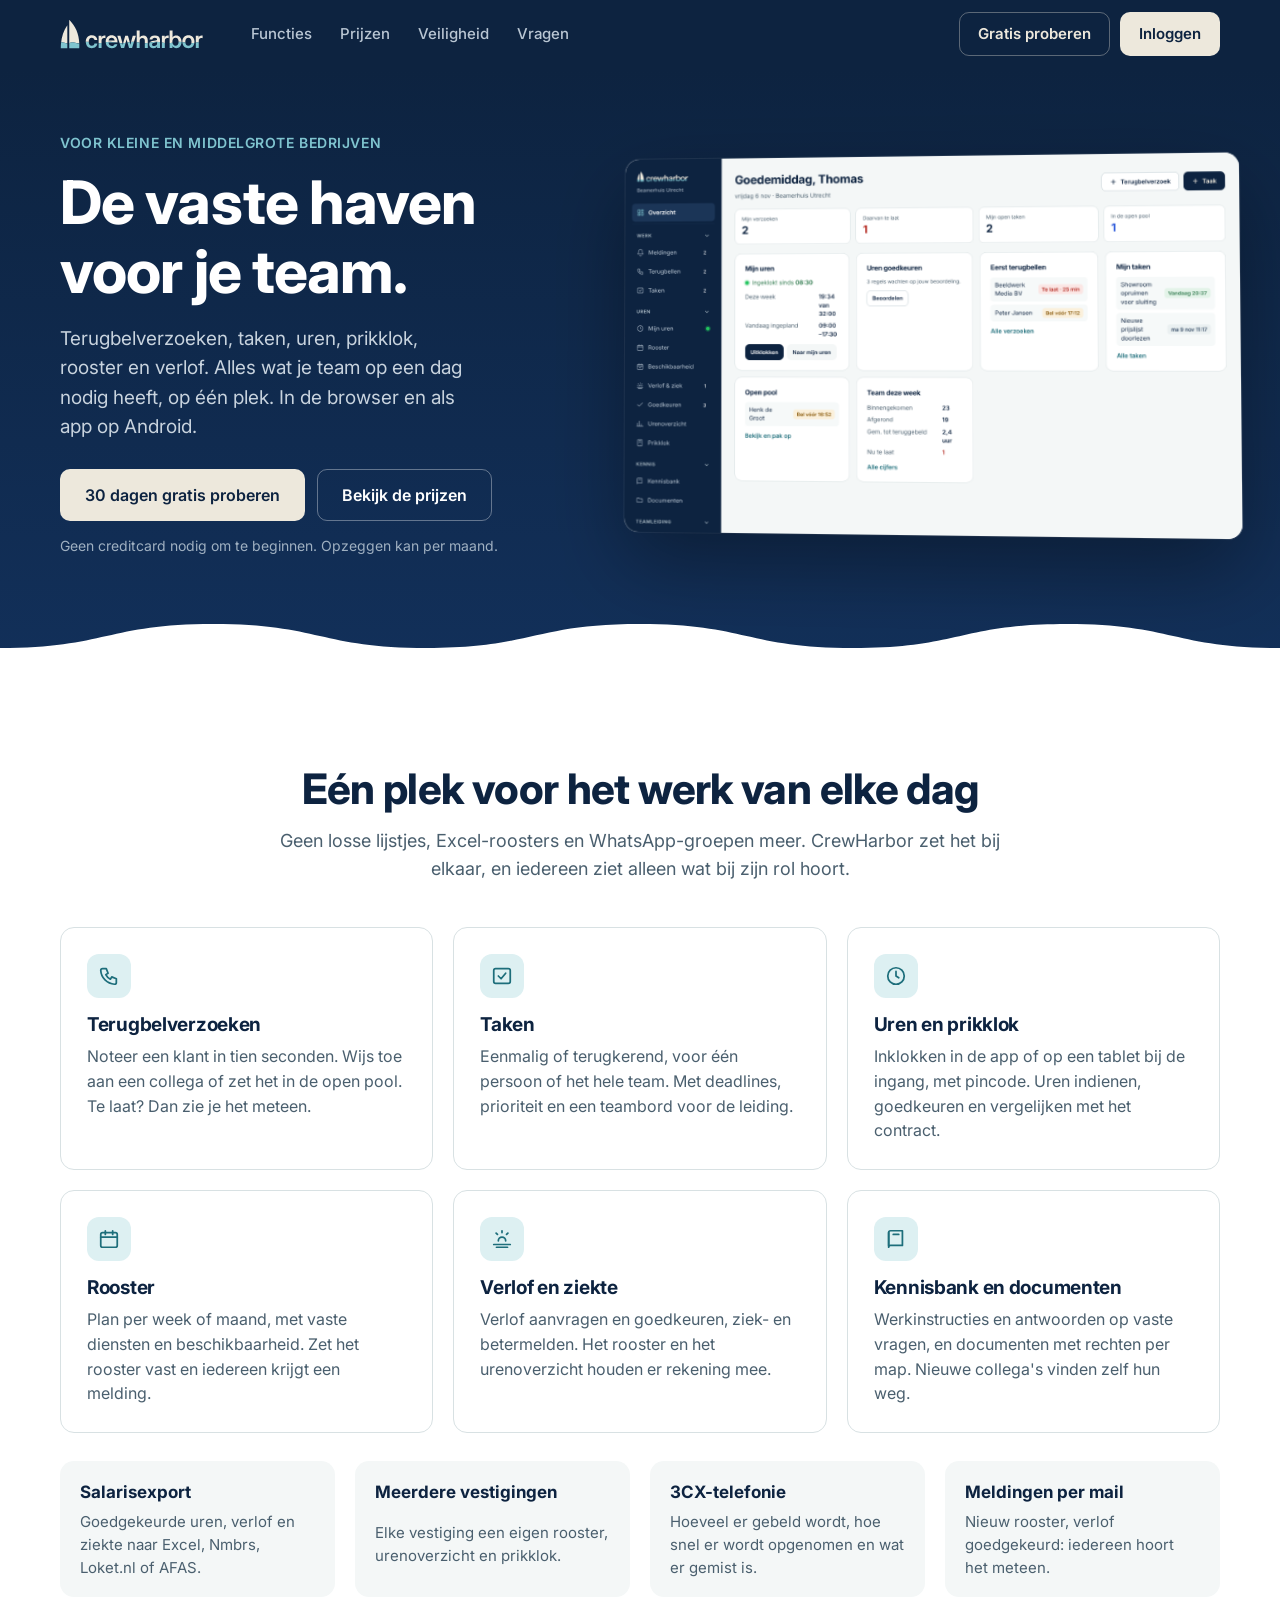
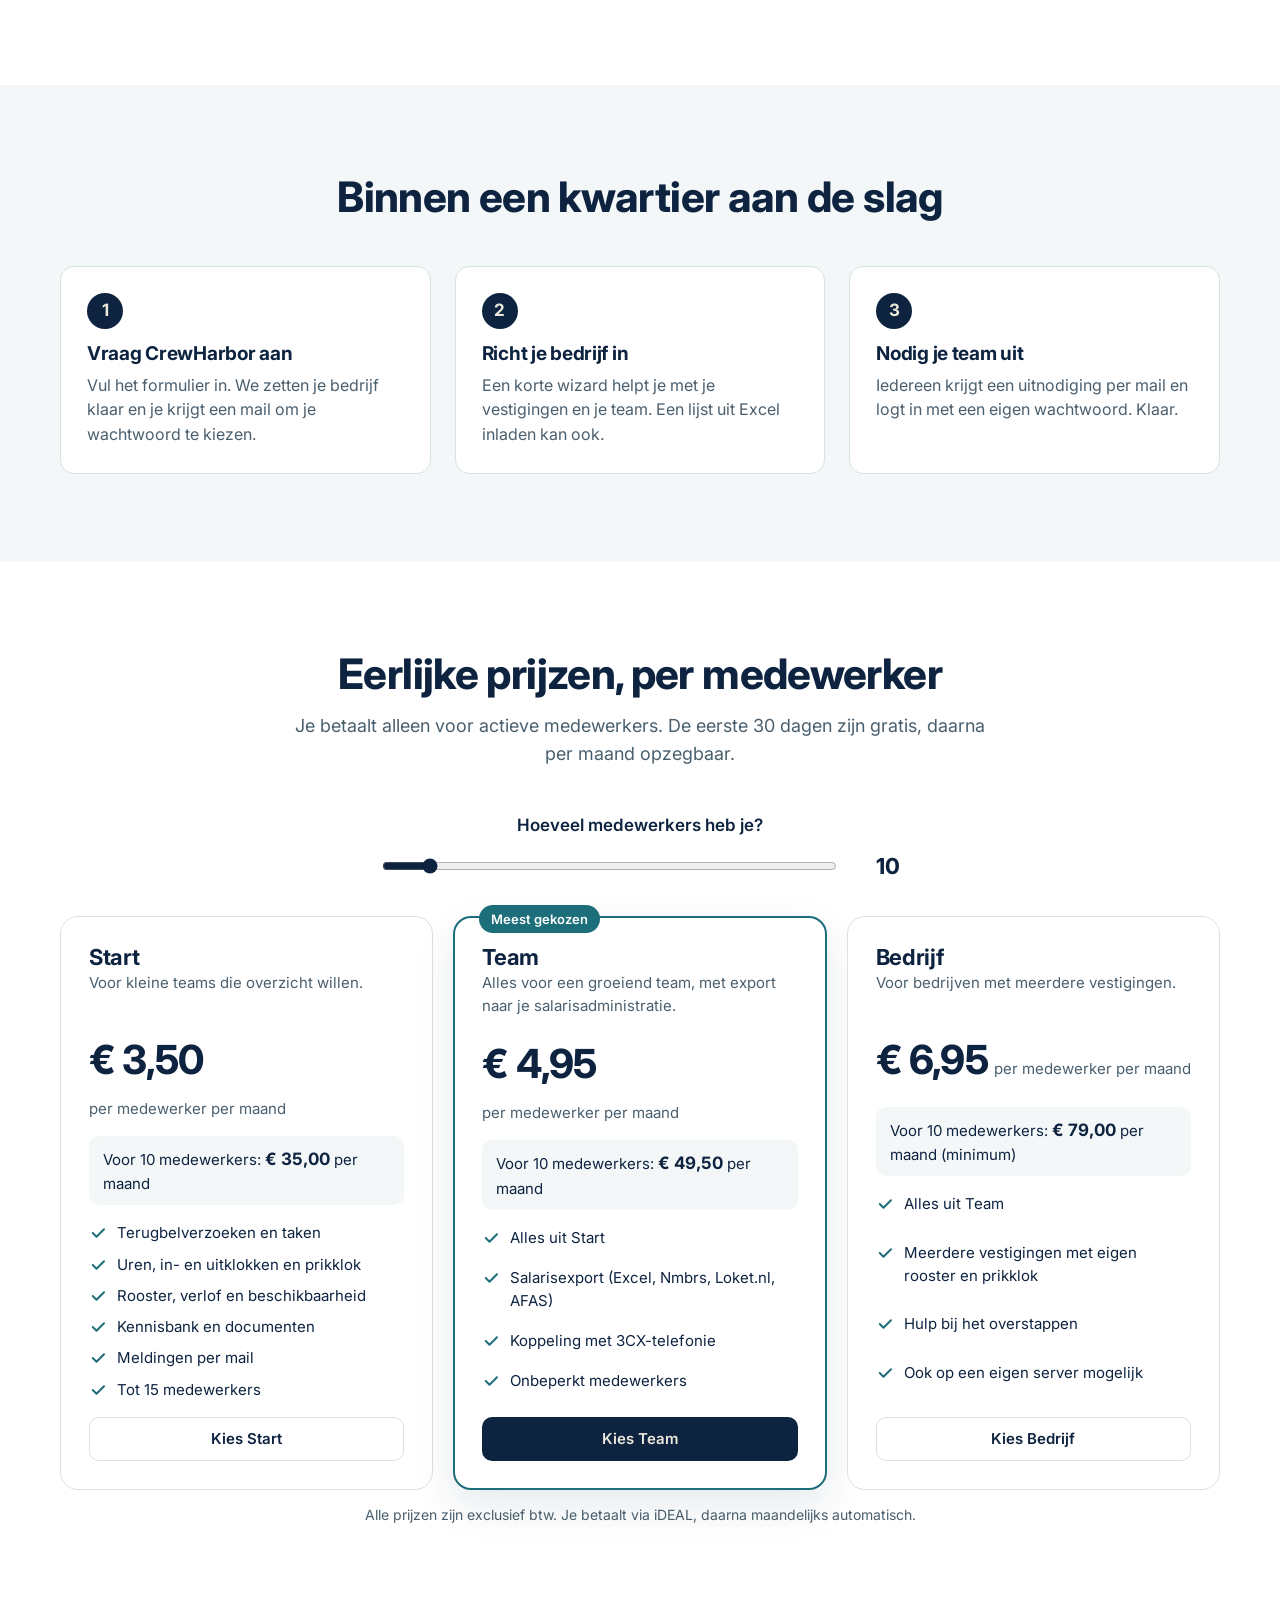
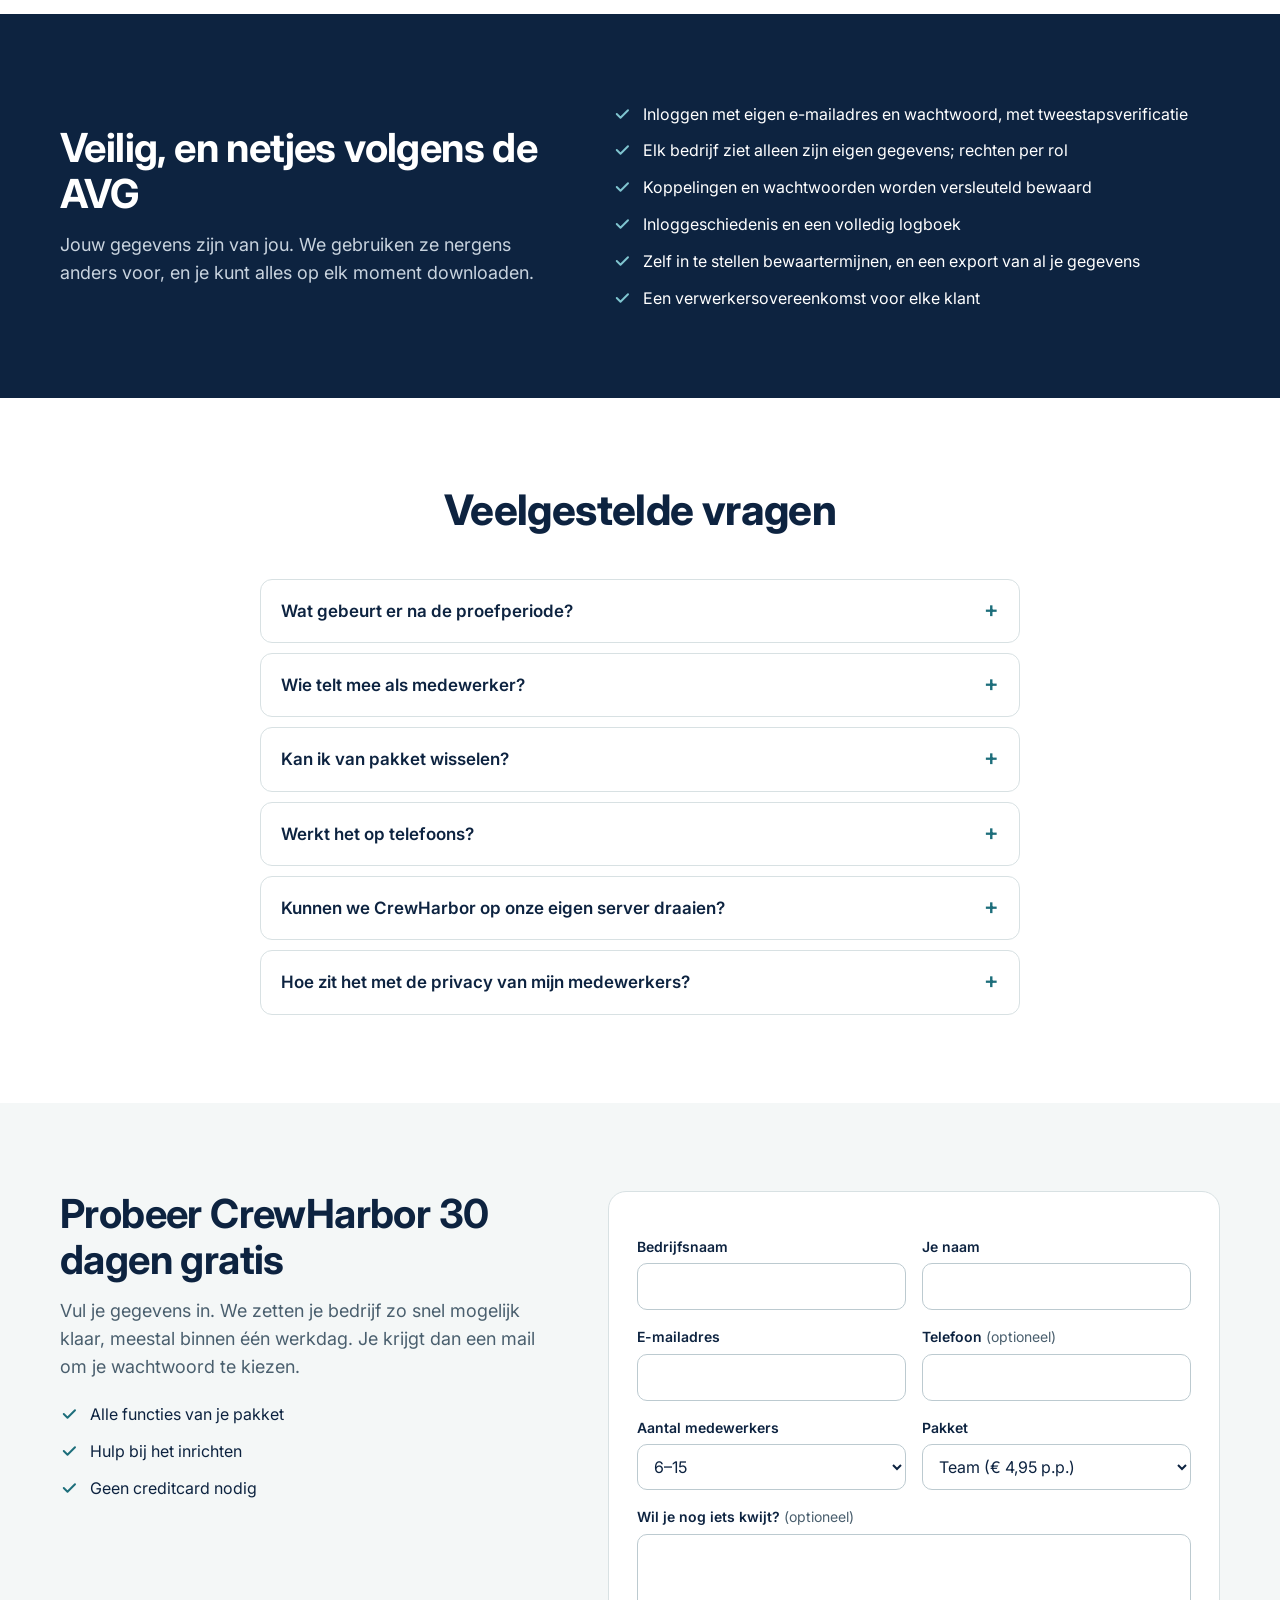
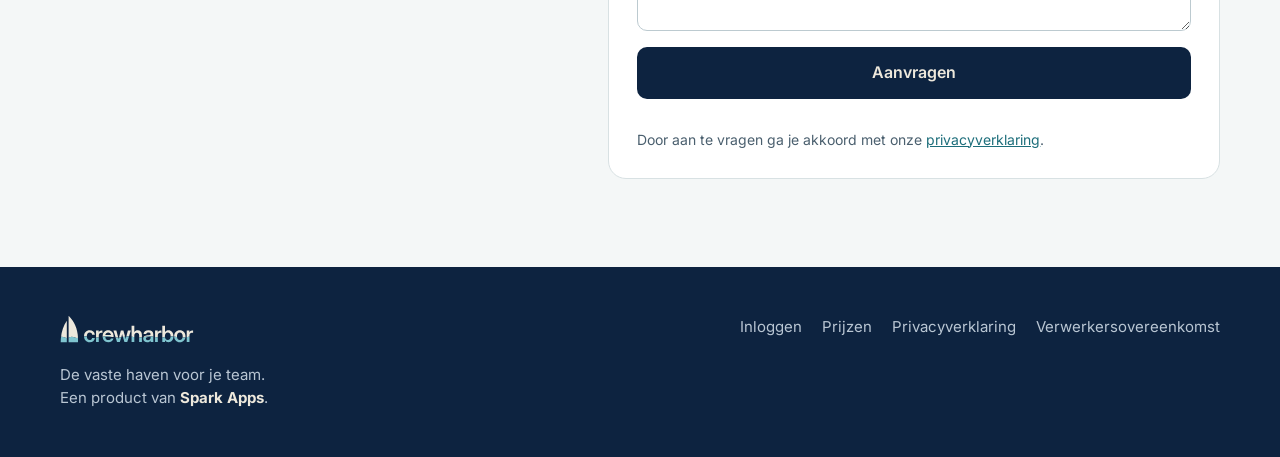
==== commit ad5ff97b: "Add files via upload" ====
--- a/index.html
+++ b/index.html
@@ -4,24 +4,189 @@
 <meta charset="utf-8">
 <meta name="viewport" content="width=device-width, initial-scale=1, viewport-fit=cover">
 <meta name="theme-color" content="#0D2340">
-<meta name="description" content="CrewHarbor: de vaste haven voor je team. Taken, terugbelverzoeken, uren, rooster en documenten op één plek.">
-<title>CrewHarbor</title>
-<link rel="icon" href="icon.svg" type="image/svg+xml">
-<link rel="manifest" href="manifest.webmanifest">
+<title>CrewHarbor · de vaste haven voor je team</title>
+<meta name="description" content="CrewHarbor is het werkplatform voor kleine bedrijven: terugbelverzoeken, taken, uren, prikklok, rooster en verlof op één plek. 30 dagen gratis proberen.">
+<meta property="og:title" content="CrewHarbor · de vaste haven voor je team">
+<meta property="og:description" content="Terugbelverzoeken, taken, uren, rooster en verlof voor kleine bedrijven. Op één plek.">
+<meta property="og:image" content="img/app-overzicht.png">
+<link rel="icon" href="app/icon.svg" type="image/svg+xml">
 <link rel="preconnect" href="https://fonts.googleapis.com">
 <link rel="preconnect" href="https://fonts.gstatic.com" crossorigin>
-<link rel="stylesheet" href="https://fonts.googleapis.com/css2?family=Inter:opsz,wght@14..32,400..700&display=swap">
-<link rel="stylesheet" href="styles.css?v=12">
+<link rel="stylesheet" href="https://fonts.googleapis.com/css2?family=Inter:opsz,wght@14..32,400..750&display=swap">
+<link rel="stylesheet" href="site.css?v=1">
+<script>
+  // oude links (uitnodigingen, wachtwoord) gaan naar de app
+  if (/^#\/[a-z]/.test(location.hash)) location.replace('app/' + location.hash);
+</script>
 </head>
 <body>
-<div id="app" aria-live="polite"></div>
-<div id="toast" role="status" aria-live="polite"></div>
-<script src="config.js"></script>
-<script src="vendor/supabase.js"></script>
-<script src="logo.js?v=12"></script>
-<script src="mfa.js?v=12"></script>
-<script src="account.js?v=12"></script>
-<script src="app.js?v=12"></script>
-<script src="mobile.js?v=12"></script>
+<a class="skip" href="#main">Naar de inhoud</a>
+<header class="top" id="top">
+  <div class="wrap top-in">
+    <a class="brand" href="./" aria-label="CrewHarbor, naar het begin"><span id="logo"></span></a>
+    <nav class="nav" aria-label="Hoofdmenu">
+      <a href="#functies">Functies</a>
+      <a href="#prijzen">Prijzen</a>
+      <a href="#veilig">Veiligheid</a>
+      <a href="#vragen">Vragen</a>
+    </nav>
+    <div class="top-act">
+      <a class="btn ghost-light hide-s" href="#aanvragen">Gratis proberen</a>
+      <a class="btn light" href="app/">Inloggen</a>
+    </div>
+  </div>
+</header>
+
+<main id="main">
+  <section class="hero">
+    <div class="wrap hero-in">
+      <div class="hero-copy">
+        <p class="eyebrow">Voor kleine en middelgrote bedrijven</p>
+        <h1>De vaste haven voor je team.</h1>
+        <p class="lead">Terugbelverzoeken, taken, uren, prikklok, rooster en verlof. Alles wat je team op een dag nodig heeft, op één plek. In de browser en als app op Android.</p>
+        <div class="cta">
+          <a class="btn primary big" href="#aanvragen">30 dagen gratis proberen</a>
+          <a class="btn outline big" href="#prijzen">Bekijk de prijzen</a>
+        </div>
+        <p class="fine">Geen creditcard nodig om te beginnen. Opzeggen kan per maand.</p>
+      </div>
+      <figure class="hero-shot">
+        <img src="img/app-overzicht.png" width="1440" height="900" alt="Het overzicht van CrewHarbor met open terugbelverzoeken, taken en het rooster van vandaag" fetchpriority="high">
+      </figure>
+    </div>
+    <svg class="wave" viewBox="0 0 1440 60" preserveAspectRatio="none" aria-hidden="true"><path d="M0 30c120 0 120-24 240-24s120 24 240 24 120-24 240-24 120 24 240 24 120-24 240-24 120 24 240 24v30H0z"/></svg>
+  </section>
+
+  <section class="band" id="functies" aria-labelledby="f-h">
+    <div class="wrap">
+      <div class="sec-head">
+        <h2 id="f-h">Eén plek voor het werk van elke dag</h2>
+        <p>Geen losse lijstjes, Excel-roosters en WhatsApp-groepen meer. CrewHarbor zet het bij elkaar, en iedereen ziet alleen wat bij zijn rol hoort.</p>
+      </div>
+      <div class="features">
+        <article class="feat"><span class="ico" aria-hidden="true"><svg viewBox="0 0 24 24"><path d="M5 4h4l2 5-2.5 1.5a11 11 0 0 0 5 5L15 13l5 2v4a2 2 0 0 1-2 2A16 16 0 0 1 3 6a2 2 0 0 1 2-2"/></svg></span>
+          <h3>Terugbelverzoeken</h3><p>Noteer een klant in tien seconden. Wijs toe aan een collega of zet het in de open pool. Te laat? Dan zie je het meteen.</p></article>
+        <article class="feat"><span class="ico" aria-hidden="true"><svg viewBox="0 0 24 24"><rect x="3" y="4" width="18" height="16" rx="2"/><path d="m8 12 3 3 5-6"/></svg></span>
+          <h3>Taken</h3><p>Eenmalig of terugkerend, voor één persoon of het hele team. Met deadlines, prioriteit en een teambord voor de leiding.</p></article>
+        <article class="feat"><span class="ico" aria-hidden="true"><svg viewBox="0 0 24 24"><circle cx="12" cy="12" r="9"/><path d="M12 7v5l3 2"/></svg></span>
+          <h3>Uren en prikklok</h3><p>Inklokken in de app of op een tablet bij de ingang, met pincode. Uren indienen, goedkeuren en vergelijken met het contract.</p></article>
+        <article class="feat"><span class="ico" aria-hidden="true"><svg viewBox="0 0 24 24"><rect x="3" y="5" width="18" height="16" rx="2"/><path d="M3 10h18M8 3v4M16 3v4"/></svg></span>
+          <h3>Rooster</h3><p>Plan per week of maand, met vaste diensten en beschikbaarheid. Zet het rooster vast en iedereen krijgt een melding.</p></article>
+        <article class="feat"><span class="ico" aria-hidden="true"><svg viewBox="0 0 24 24"><path d="M8 14a4 4 0 0 1 8 0"/><path d="M3 18h18M6 21h12M12 3v2M5.6 5.6 7 7M17 7l1.4-1.4"/></svg></span>
+          <h3>Verlof en ziekte</h3><p>Verlof aanvragen en goedkeuren, ziek- en betermelden. Het rooster en het urenoverzicht houden er rekening mee.</p></article>
+        <article class="feat"><span class="ico" aria-hidden="true"><svg viewBox="0 0 24 24"><path d="M4 5a2 2 0 0 1 2-2h13v16H6a2 2 0 0 0-2 2z"/><path d="M4 19V5M9 7h6"/></svg></span>
+          <h3>Kennisbank en documenten</h3><p>Werkinstructies en antwoorden op vaste vragen, en documenten met rechten per map. Nieuwe collega's vinden zelf hun weg.</p></article>
+      </div>
+      <div class="extras">
+        <div class="extra"><strong>Salarisexport</strong><span>Goedgekeurde uren, verlof en ziekte naar Excel, Nmbrs, Loket.nl of AFAS.</span></div>
+        <div class="extra"><strong>Meerdere vestigingen</strong><span>Elke vestiging een eigen rooster, urenoverzicht en prikklok.</span></div>
+        <div class="extra"><strong>3CX-telefonie</strong><span>Hoeveel er gebeld wordt, hoe snel er wordt opgenomen en wat er gemist is.</span></div>
+        <div class="extra"><strong>Meldingen per mail</strong><span>Nieuw rooster, verlof goedgekeurd: iedereen hoort het meteen.</span></div>
+      </div>
+    </div>
+  </section>
+
+  <section class="band light" aria-labelledby="s-h">
+    <div class="wrap">
+      <div class="sec-head"><h2 id="s-h">Binnen een kwartier aan de slag</h2></div>
+      <ol class="steps">
+        <li><span class="num">1</span><h3>Vraag CrewHarbor aan</h3><p>Vul het formulier in. We zetten je bedrijf klaar en je krijgt een mail om je wachtwoord te kiezen.</p></li>
+        <li><span class="num">2</span><h3>Richt je bedrijf in</h3><p>Een korte wizard helpt je met je vestigingen en je team. Een lijst uit Excel inladen kan ook.</p></li>
+        <li><span class="num">3</span><h3>Nodig je team uit</h3><p>Iedereen krijgt een uitnodiging per mail en logt in met een eigen wachtwoord. Klaar.</p></li>
+      </ol>
+    </div>
+  </section>
+
+  <section class="band" id="prijzen" aria-labelledby="p-h">
+    <div class="wrap">
+      <div class="sec-head">
+        <h2 id="p-h">Eerlijke prijzen, per medewerker</h2>
+        <p>Je betaalt alleen voor actieve medewerkers. De eerste 30 dagen zijn gratis, daarna per maand opzegbaar.</p>
+      </div>
+      <div class="calc">
+        <label for="calc-n">Hoeveel medewerkers heb je?</label>
+        <div class="calc-row"><input type="range" id="calc-n" min="1" max="100" value="10" aria-describedby="calc-out"><output id="calc-out" for="calc-n">10</output></div>
+      </div>
+      <div class="plans" id="plans" aria-live="polite"></div>
+      <p class="fine center">Alle prijzen zijn exclusief btw. Je betaalt via iDEAL, daarna maandelijks automatisch.</p>
+    </div>
+  </section>
+
+  <section class="band dark" id="veilig" aria-labelledby="v-h">
+    <div class="wrap veilig">
+      <div>
+        <h2 id="v-h">Veilig, en netjes volgens de AVG</h2>
+        <p>Jouw gegevens zijn van jou. We gebruiken ze nergens anders voor, en je kunt alles op elk moment downloaden.</p>
+      </div>
+      <ul class="checks">
+        <li>Inloggen met eigen e-mailadres en wachtwoord, met tweestapsverificatie</li>
+        <li>Elk bedrijf ziet alleen zijn eigen gegevens; rechten per rol</li>
+        <li>Koppelingen en wachtwoorden worden versleuteld bewaard</li>
+        <li>Inloggeschiedenis en een volledig logboek</li>
+        <li>Zelf in te stellen bewaartermijnen, en een export van al je gegevens</li>
+        <li>Een verwerkersovereenkomst voor elke klant</li>
+      </ul>
+    </div>
+  </section>
+
+  <section class="band" id="vragen" aria-labelledby="q-h">
+    <div class="wrap narrow">
+      <div class="sec-head"><h2 id="q-h">Veelgestelde vragen</h2></div>
+      <div class="faq">
+        <details><summary>Wat gebeurt er na de proefperiode?</summary><p>Je krijgt een week van tevoren een seintje in CrewHarbor. Stel je een betaling in, dan ga je gewoon door. Doe je niets, dan nemen we contact met je op; er wordt niets automatisch afgeschreven.</p></details>
+        <details><summary>Wie telt mee als medewerker?</summary><p>Iedereen met een actief account. Oud-medewerkers in het archief tellen niet mee. Komt er iemand bij of gaat er iemand weg, dan past het bedrag zich vanzelf aan.</p></details>
+        <details><summary>Kan ik van pakket wisselen?</summary><p>Ja, op elk moment bij Instellingen → Abonnement. Het nieuwe bedrag geldt vanaf de volgende betaling.</p></details>
+        <details><summary>Werkt het op telefoons?</summary><p>CrewHarbor werkt in elke browser. Voor Android is er een app; op iPhone gebruik je de website, die je op je beginscherm kunt zetten.</p></details>
+        <details><summary>Kunnen we CrewHarbor op onze eigen server draaien?</summary><p>Ja, voor het pakket Bedrijf kan CrewHarbor ook op een eigen server. Vraag ons naar de mogelijkheden.</p></details>
+        <details><summary>Hoe zit het met de privacy van mijn medewerkers?</summary><p>Je bent zelf verantwoordelijk voor de gegevens van je medewerkers; CrewHarbor verwerkt ze in jouw opdracht. Daarvoor sluiten we een verwerkersovereenkomst. Lees ook onze <a href="app/privacy.html">privacyverklaring</a>.</p></details>
+      </div>
+    </div>
+  </section>
+
+  <section class="band light" id="aanvragen" aria-labelledby="a-h">
+    <div class="wrap ask">
+      <div class="ask-copy">
+        <h2 id="a-h">Probeer CrewHarbor 30 dagen gratis</h2>
+        <p>Vul je gegevens in. We zetten je bedrijf zo snel mogelijk klaar, meestal binnen één werkdag. Je krijgt dan een mail om je wachtwoord te kiezen.</p>
+        <ul class="checks dark-ink">
+          <li>Alle functies van je pakket</li>
+          <li>Hulp bij het inrichten</li>
+          <li>Geen creditcard nodig</li>
+        </ul>
+      </div>
+      <form class="card ask-form" id="ask" novalidate>
+        <div id="ask-msg" role="status" aria-live="polite"></div>
+        <div class="fields2">
+          <div class="field"><label for="a-company">Bedrijfsnaam</label><input class="input" id="a-company" name="company" autocomplete="organization" required></div>
+          <div class="field"><label for="a-name">Je naam</label><input class="input" id="a-name" name="contactName" autocomplete="name" required></div>
+          <div class="field"><label for="a-email">E-mailadres</label><input class="input" id="a-email" name="email" type="email" autocomplete="email" autocapitalize="none" spellcheck="false" required></div>
+          <div class="field"><label for="a-phone">Telefoon <span class="opt">(optioneel)</span></label><input class="input" id="a-phone" name="phone" type="tel" autocomplete="tel"></div>
+          <div class="field"><label for="a-emp">Aantal medewerkers</label><select class="input" id="a-emp" name="employees"><option>1–5</option><option selected>6–15</option><option>16–50</option><option>51–150</option><option>Meer dan 150</option></select></div>
+          <div class="field"><label for="a-plan">Pakket</label><select class="input" id="a-plan" name="plan"></select></div>
+        </div>
+        <div class="field"><label for="a-msg">Wil je nog iets kwijt? <span class="opt">(optioneel)</span></label><textarea class="input" id="a-msg" name="message" rows="3" maxlength="1000"></textarea></div>
+        <div class="hp" aria-hidden="true"><label for="a-web">Website</label><input id="a-web" name="website" tabindex="-1" autocomplete="off"></div>
+        <button class="btn primary big" type="submit">Aanvragen</button>
+        <p class="fine">Door aan te vragen ga je akkoord met onze <a href="app/privacy.html">privacyverklaring</a>.</p>
+      </form>
+    </div>
+  </section>
+</main>
+
+<footer class="foot">
+  <div class="wrap foot-in">
+    <div><span id="logo2"></span><p>De vaste haven voor je team.<br>Een product van <strong>Spark Apps</strong>.</p></div>
+    <nav aria-label="Onderaan">
+      <a href="app/">Inloggen</a>
+      <a href="#prijzen">Prijzen</a>
+      <a href="app/privacy.html">Privacyverklaring</a>
+      <a href="app/verwerkersovereenkomst.html">Verwerkersovereenkomst</a>
+    </nav>
+  </div>
+</footer>
+
+<script src="app/config.js"></script>
+<script src="app/logo.js"></script>
+<script src="site.js?v=1"></script>
 </body>
 </html>
--- a/site.css
+++ b/site.css
@@ -0,0 +1,173 @@
+/* CrewHarbor · website */
+:root {
+  --ink: #0D2340; --ink-2: #2E4560; --muted: #4A5F6E; --line: #D8E1E3; --bg: #F4F7F7; --card: #fff;
+  --navy: #0D2340; --navy-2: #1B3557; --cream: #EDE8DC; --water: #7FC4CF; --accent: #1D6E7B; --accent-soft: #DDF0F2;
+  --red: #B3261E; --green: #2F7A4D;
+  --logo-top: #EDE8DC; --logo-water: #7FC4CF;
+  --r: 14px;
+}
+* { box-sizing: border-box; }
+html { scroll-behavior: smooth; -webkit-text-size-adjust: 100%; }
+@media (prefers-reduced-motion: reduce) { html { scroll-behavior: auto; } }
+body { margin: 0; font-family: Inter, "Segoe UI", system-ui, -apple-system, sans-serif; font-optical-sizing: auto; color: var(--ink); background: #fff; font-size: 17px; line-height: 1.55; }
+img { max-width: 100%; height: auto; display: block; }
+a { color: var(--accent); }
+h1, h2, h3 { line-height: 1.15; letter-spacing: -0.015em; margin: 0; }
+p { margin: 0; }
+.wrap { width: min(1160px, 100% - 32px); margin: 0 auto; }
+.narrow { width: min(760px, 100% - 32px); }
+.skip { position: absolute; left: -999px; top: 8px; background: #fff; padding: 8px 12px; border-radius: 8px; z-index: 50; }
+.skip:focus { left: 8px; }
+:focus-visible { outline: 3px solid var(--water); outline-offset: 2px; border-radius: 6px; }
+
+/* knoppen */
+.btn { display: inline-flex; align-items: center; justify-content: center; gap: 8px; min-height: 44px; padding: 0 18px; border-radius: 10px; font: inherit; font-size: 15px; font-weight: 600; text-decoration: none; border: 1px solid transparent; cursor: pointer; white-space: nowrap; }
+.btn.big { min-height: 52px; padding: 0 24px; font-size: 16px; }
+.btn.primary { background: var(--navy); color: var(--cream); }
+.btn.primary:hover { background: var(--navy-2); }
+.btn.outline { border-color: var(--line); color: var(--ink); background: #fff; }
+.btn.outline:hover { border-color: var(--ink); }
+.btn.light { background: var(--cream); color: var(--navy); }
+.btn.light:hover { background: #fff; }
+.btn.ghost-light { color: var(--cream); border-color: rgba(237, 232, 220, .35); }
+.btn.ghost-light:hover { border-color: var(--cream); }
+.btn[disabled] { opacity: .6; cursor: default; }
+
+/* bovenbalk */
+.top { position: sticky; top: 0; z-index: 20; background: var(--navy); color: var(--cream); }
+.top-in { display: flex; align-items: center; gap: 24px; min-height: 68px; }
+.brand { display: inline-flex; align-items: center; text-decoration: none; }
+.brand svg { display: block; }
+.nav { display: flex; gap: 4px; margin-left: 12px; }
+.nav a { color: #B9C6D3; text-decoration: none; font-size: 15px; font-weight: 500; padding: 8px 12px; border-radius: 8px; }
+.nav a:hover { color: #fff; background: var(--navy-2); }
+.top-act { margin-left: auto; display: flex; gap: 10px; }
+
+/* hero */
+.hero { position: relative; background: linear-gradient(180deg, var(--navy) 0%, #12305A 100%); color: #fff; padding: 64px 0 120px; overflow: hidden; }
+.hero-in { display: grid; grid-template-columns: minmax(0, 1fr) minmax(0, 1.15fr); gap: 48px; align-items: center; }
+.eyebrow { color: var(--water); font-weight: 600; font-size: 14px; letter-spacing: .04em; text-transform: uppercase; margin-bottom: 14px; }
+.hero h1 { font-size: clamp(38px, 5.2vw, 60px); font-weight: 750; color: #fff; }
+.lead { font-size: 19px; color: #C8D3DE; margin-top: 18px; max-width: 34ch; }
+.cta { display: flex; gap: 12px; flex-wrap: wrap; margin-top: 28px; }
+.hero .btn.primary { background: var(--cream); color: var(--navy); }
+.hero .btn.primary:hover { background: #fff; }
+.hero .btn.outline { background: transparent; color: #fff; border-color: rgba(255, 255, 255, .35); }
+.hero .btn.outline:hover { border-color: #fff; }
+.fine { font-size: 14px; color: var(--muted); margin-top: 14px; }
+.hero .fine { color: #9FB0C1; }
+.center { text-align: center; }
+.hero-shot { margin: 0; border-radius: 14px; overflow: hidden; box-shadow: 0 30px 80px rgba(0, 0, 0, .35), 0 0 0 1px rgba(255, 255, 255, .08); background: #fff; transform: perspective(1600px) rotateY(-6deg) rotateX(2deg); transform-origin: left center; }
+@media (prefers-reduced-motion: reduce) { .hero-shot { transform: none; } }
+.wave { position: absolute; left: 0; right: 0; bottom: -1px; width: 100%; height: 60px; fill: #fff; }
+
+/* secties */
+.band { padding: 88px 0; }
+.band.light { background: var(--bg); }
+.band.dark { background: var(--navy); color: #fff; }
+.sec-head { max-width: 720px; margin: 0 auto 44px; text-align: center; }
+.sec-head h2 { font-size: clamp(30px, 3.6vw, 42px); font-weight: 750; }
+.sec-head p { margin-top: 14px; color: var(--muted); font-size: 18px; }
+.features { display: grid; grid-template-columns: repeat(3, minmax(0, 1fr)); gap: 20px; }
+.feat { padding: 26px; border: 1px solid var(--line); border-radius: var(--r); background: #fff; }
+.feat h3 { font-size: 19px; margin: 16px 0 8px; }
+.feat p { color: var(--muted); font-size: 16px; }
+.ico { width: 44px; height: 44px; border-radius: 12px; background: var(--accent-soft); display: grid; place-items: center; }
+.ico svg { width: 22px; height: 22px; fill: none; stroke: var(--accent); stroke-width: 1.9; stroke-linecap: round; stroke-linejoin: round; }
+.extras { display: grid; grid-template-columns: repeat(4, minmax(0, 1fr)); gap: 20px; margin-top: 28px; }
+.extra { padding: 18px 20px; border-radius: var(--r); background: var(--bg); display: grid; gap: 4px; }
+.extra span { color: var(--muted); font-size: 15px; }
+.steps { list-style: none; margin: 0; padding: 0; display: grid; grid-template-columns: repeat(3, minmax(0, 1fr)); gap: 24px; counter-reset: s; }
+.steps li { background: #fff; border: 1px solid var(--line); border-radius: var(--r); padding: 26px; }
+.steps h3 { font-size: 19px; margin: 14px 0 8px; }
+.steps p { color: var(--muted); font-size: 16px; }
+.num { width: 36px; height: 36px; border-radius: 50%; background: var(--navy); color: var(--cream); display: grid; place-items: center; font-weight: 700; }
+
+/* prijzen */
+.calc { max-width: 520px; margin: 0 auto 32px; text-align: center; }
+.calc label { font-weight: 600; }
+.calc-row { display: flex; align-items: center; gap: 16px; margin-top: 10px; }
+.calc input[type=range] { flex: 1; accent-color: var(--navy); height: 32px; }
+.calc output { min-width: 3ch; font-size: 22px; font-weight: 750; text-align: right; }
+.plans { display: grid; grid-template-columns: repeat(auto-fit, minmax(260px, 1fr)); gap: 20px; align-items: stretch; }
+.plan { position: relative; display: flex; flex-direction: column; gap: 16px; padding: 28px; border: 1px solid var(--line); border-radius: 18px; background: #fff; }
+.plan.pop { border: 2px solid var(--accent); padding: 27px; box-shadow: 0 16px 40px rgba(13, 35, 64, .1); }
+.plan .tag { position: absolute; top: -13px; left: 24px; background: var(--accent); color: #fff; font-size: 13px; font-weight: 600; padding: 4px 12px; border-radius: 99px; }
+.plan h3 { font-size: 22px; }
+.plan .tagline { color: var(--muted); font-size: 15px; min-height: 2.8em; }
+.price { display: flex; align-items: baseline; gap: 6px; flex-wrap: wrap; }
+.price strong { font-size: 40px; font-weight: 750; letter-spacing: -0.02em; }
+.price span { color: var(--muted); font-size: 15px; }
+.est { background: var(--bg); border-radius: 10px; padding: 10px 14px; font-size: 15px; }
+.est strong { font-size: 17px; }
+.plan ul { list-style: none; margin: 0; padding: 0; display: grid; gap: 8px; flex: 1; }
+.plan li { display: flex; gap: 10px; font-size: 15px; }
+.plan li::before, .checks li::before { content: ""; flex: none; width: 18px; height: 18px; margin-top: 3px; background: no-repeat center/18px url("data:image/svg+xml,%3Csvg xmlns='http://www.w3.org/2000/svg' viewBox='0 0 24 24' fill='none' stroke='%231D6E7B' stroke-width='2.6' stroke-linecap='round' stroke-linejoin='round'%3E%3Cpath d='M5 12l5 5L20 7'/%3E%3C/svg%3E"); }
+.plan .btn { width: 100%; }
+
+/* veilig */
+.veilig { display: grid; grid-template-columns: minmax(0, 1fr) minmax(0, 1.2fr); gap: 48px; align-items: center; }
+.veilig h2 { font-size: clamp(28px, 3.4vw, 40px); color: #fff; }
+.veilig p { color: #C8D3DE; margin-top: 14px; font-size: 18px; }
+.checks { list-style: none; margin: 0; padding: 0; display: grid; gap: 12px; }
+.checks li { display: flex; gap: 12px; font-size: 16px; }
+.band.dark .checks li::before { background-image: url("data:image/svg+xml,%3Csvg xmlns='http://www.w3.org/2000/svg' viewBox='0 0 24 24' fill='none' stroke='%237FC4CF' stroke-width='2.6' stroke-linecap='round' stroke-linejoin='round'%3E%3Cpath d='M5 12l5 5L20 7'/%3E%3C/svg%3E"); }
+
+/* vragen */
+.faq { display: grid; gap: 10px; }
+.faq details { border: 1px solid var(--line); border-radius: 12px; padding: 0 20px; background: #fff; }
+.faq summary { cursor: pointer; font-weight: 600; padding: 18px 0; list-style: none; display: flex; justify-content: space-between; gap: 16px; }
+.faq summary::-webkit-details-marker { display: none; }
+.faq summary::after { content: "+"; font-size: 22px; line-height: 1; color: var(--accent); }
+.faq details[open] summary::after { content: "–"; }
+.faq details p { padding: 0 0 18px; color: var(--ink-2); }
+
+/* aanvragen */
+.ask { display: grid; grid-template-columns: minmax(0, .9fr) minmax(0, 1.1fr); gap: 48px; align-items: start; }
+.ask-copy h2 { font-size: clamp(28px, 3.4vw, 40px); }
+.ask-copy p { margin: 14px 0 22px; color: var(--muted); font-size: 18px; }
+.card { background: #fff; border: 1px solid var(--line); border-radius: 18px; padding: 28px; }
+.ask-form { display: grid; gap: 16px; }
+.fields2 { display: grid; grid-template-columns: repeat(2, minmax(0, 1fr)); gap: 16px; }
+.field { display: grid; gap: 6px; min-width: 0; }
+.field label { font-size: 14px; font-weight: 600; }
+.opt { font-weight: 400; color: var(--muted); }
+.input { width: 100%; min-height: 46px; padding: 10px 12px; border: 1px solid #BCCAD0; border-radius: 10px; font: inherit; font-size: 16px; color: var(--ink); background: #fff; }
+textarea.input { resize: vertical; }
+.input:focus { outline: 2px solid var(--accent); outline-offset: 0; border-color: var(--accent); }
+.hp { position: absolute; left: -9999px; width: 1px; height: 1px; overflow: hidden; }
+.alert { padding: 12px 16px; border-radius: 10px; font-size: 15px; }
+.alert.error { background: #FBE6E4; color: var(--red); }
+.alert.ok { background: #E3F3E8; color: #1E5A36; }
+.done { text-align: center; display: grid; gap: 10px; padding: 24px 8px; }
+.done h3 { font-size: 24px; }
+
+/* voet */
+.foot { background: var(--navy); color: #B9C6D3; padding: 48px 0; }
+.foot-in { display: flex; justify-content: space-between; gap: 32px; flex-wrap: wrap; }
+.foot p { margin-top: 12px; font-size: 15px; }
+.foot strong { color: var(--cream); }
+.foot nav { display: flex; gap: 8px 20px; flex-wrap: wrap; align-items: flex-start; }
+.foot a { color: #B9C6D3; text-decoration: none; font-size: 15px; }
+.foot a:hover { color: #fff; text-decoration: underline; }
+
+@media (max-width: 980px) {
+  .hero-in, .veilig, .ask { grid-template-columns: 1fr; }
+  .hero { padding: 48px 0 96px; }
+  .hero-shot { transform: none; }
+  .features { grid-template-columns: repeat(2, minmax(0, 1fr)); }
+  .extras { grid-template-columns: repeat(2, minmax(0, 1fr)); }
+  .nav { display: none; }
+}
+@media (max-width: 640px) {
+  body { font-size: 16px; }
+  .band { padding: 64px 0; }
+  .features, .extras, .steps, .fields2 { grid-template-columns: 1fr; }
+  .hide-s { display: none; }
+  .card, .plan { padding: 22px; }
+  .plan.pop { padding: 21px; }
+  .top-in { min-height: 60px; gap: 12px; }
+  .lead { font-size: 17px; }
+}
+.ch-logo .lt { fill: var(--logo-top); }
+.ch-logo .lw { fill: var(--logo-water); }
